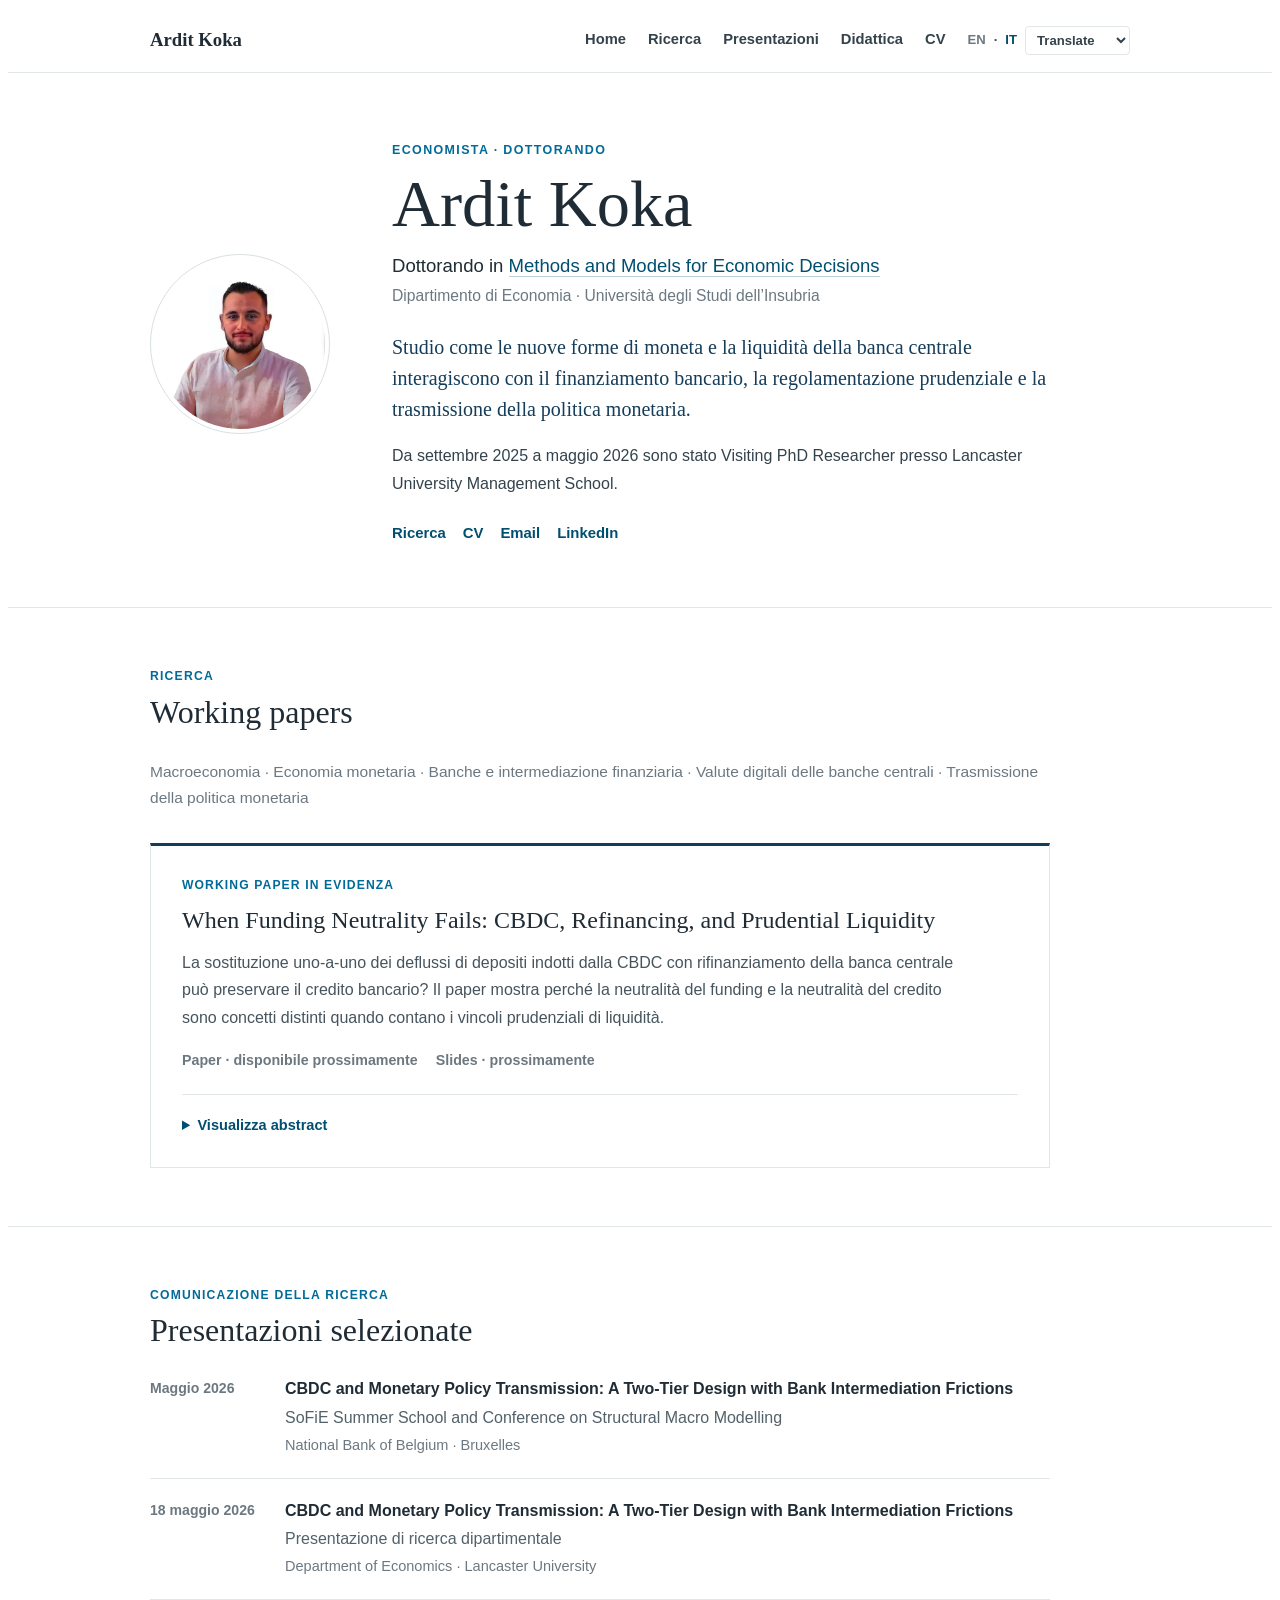
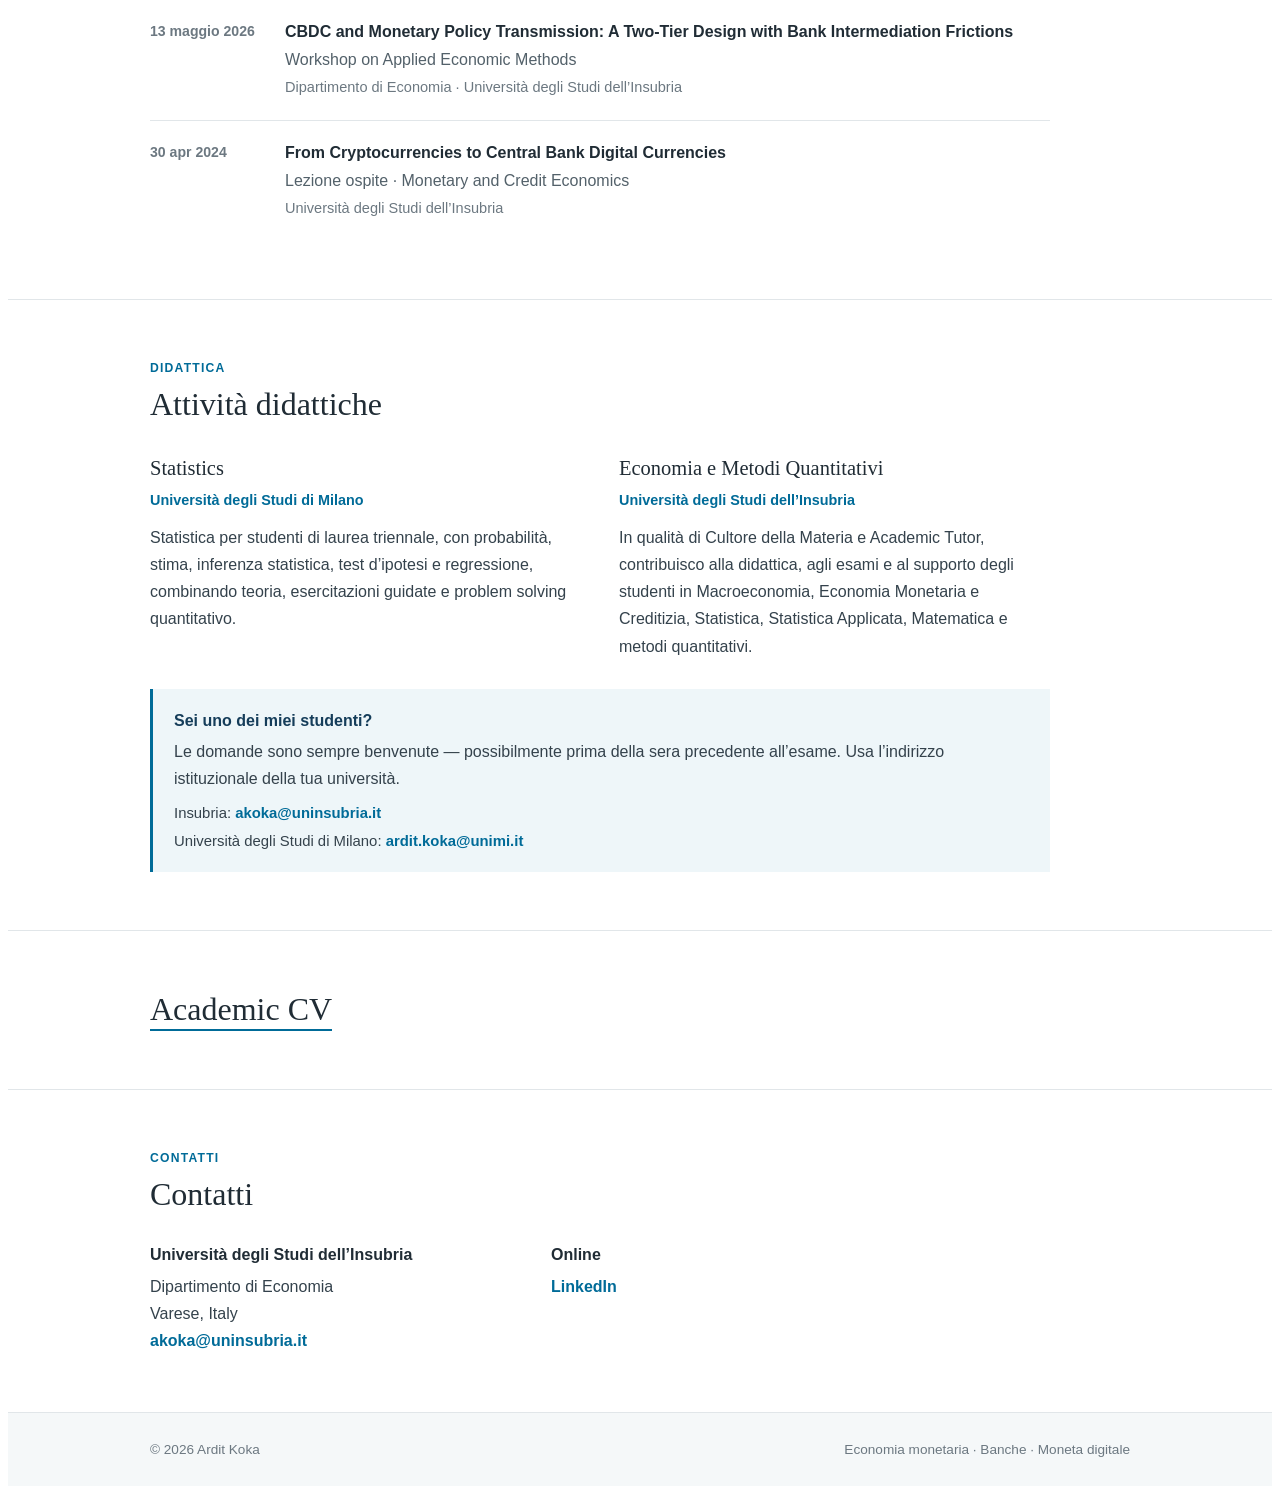
==== it/index.html @ 343e3ba6 "Add Italian version of academic website" ====
<html lang="it">
<head>
<meta charset="UTF-8">
<meta name="viewport" content="width=device-width, initial-scale=1.0">
<meta name="google-site-verification" content="0hJ8jug-XxHPrRFzH_mslLafvPpysxxd8O42VJ3PwuM">
<meta name="author" content="Ardit Koka">
<meta name="robots" content="index, follow">
<meta name="description" content="Ardit Koka è economista e dottorando presso l’Università degli Studi dell’Insubria. Ricerca in economia monetaria, banche, intermediazione finanziaria, CBDC e trasmissione della politica monetaria.">
<link rel="canonical" href="https://arditkoka.github.io/it/">
<link rel="alternate" hreflang="en" href="https://arditkoka.github.io/">
<link rel="alternate" hreflang="it" href="https://arditkoka.github.io/it/">
<link rel="alternate" hreflang="x-default" href="https://arditkoka.github.io/">
<meta property="og:title" content="Ardit Koka | Economista e Dottorando | Università degli Studi dell’Insubria">
<meta property="og:description" content="Ardit Koka è economista e dottorando presso l’Università degli Studi dell’Insubria. Ricerca in economia monetaria, banche, intermediazione finanziaria, CBDC e trasmissione della politica monetaria.">
<meta property="og:type" content="profile">
<meta property="og:url" content="https://arditkoka.github.io/it/">
<meta property="og:image" content="https://arditkoka.github.io/Photo.jpeg">
<title>Ardit Koka | Economista e Dottorando | Università degli Studi dell’Insubria</title>
<link rel="stylesheet" href="../style.css">
<script type="application/ld+json">{"@context":"https://schema.org","@type":"ProfilePage","url":"https://arditkoka.github.io/it/","inLanguage":"it","mainEntity":{"@type":"Person","name":"Ardit Koka","url":"https://arditkoka.github.io/","image":"https://arditkoka.github.io/Photo.jpeg","jobTitle":"PhD Candidate in Economics","affiliation":{"@type":"CollegeOrUniversity","name":"University of Insubria"},"sameAs":["https://it.linkedin.com/in/ardit-koka-7758941aa","https://www.lancaster.ac.uk/lums/people/ardit-koka"],"subjectOf":{"@type":"CreativeWork","name":"Ardit Koka Academic CV","url":"https://arditkoka.github.io/cv/Ardit_Koka_CV.pdf"}}}</script>
</head>
<body>
<div class="ak-site">
<nav class="ak-nav"><div class="ak-container ak-nav-inner"><a class="ak-nav-name" href="../#home">Ardit Koka</a><div class="ak-nav-right"><div class="ak-nav-links"><a href="../#home">Home</a><a href="#research">Ricerca</a><a href="#presentations">Presentazioni</a><a href="#teaching">Didattica</a><a href="../cv/Ardit_Koka_CV.pdf" target="_blank" rel="noopener noreferrer">CV</a></div><div class="ak-language"><a href="/" class="" lang="en">EN</a><span>·</span><a href="/it/" class="ak-active" lang="it">IT</a><select class="ak-language-select" aria-label="Translate this page" onchange="akTranslate(this.value, 'it')"><option value="">Translate</option><option value="sq">Shqip</option><option value="es">Español</option><option value="fr">Français</option><option value="de">Deutsch</option><option value="pt">Português</option><option value="el">Ελληνικά</option><option value="nl">Nederlands</option><option value="pl">Polski</option><option value="ro">Română</option><option value="tr">Türkçe</option></select></div></div></div></nav>
<header class="ak-intro" id="home"><div class="ak-container ak-intro-grid"><div><img class="ak-photo" src="../Photo.jpeg" alt="Ardit Koka"></div><div><div class="ak-kicker">Economista · Dottorando</div><h1 class="ak-name">Ardit Koka</h1><div class="ak-position">Dottorando in <a href="https://www.phd.eco.uninsubria.it/methods-and-models-for-economic-decisions/phd-students/" target="_blank" rel="noopener noreferrer">Methods and Models for Economic Decisions</a></div><div class="ak-affiliation">Dipartimento di Economia · Università degli Studi dell’Insubria</div><div class="ak-research-statement">Studio come le nuove forme di moneta e la liquidità della banca centrale interagiscono con il finanziamento bancario, la regolamentazione prudenziale e la trasmissione della politica monetaria.</div><div class="ak-visiting">Da settembre 2025 a maggio 2026 sono stato Visiting PhD Researcher presso Lancaster University Management School.</div><div class="ak-links"><a href="#research">Ricerca</a><a href="../cv/Ardit_Koka_CV.pdf" target="_blank" rel="noopener noreferrer">CV</a><a href="mailto:akoka@uninsubria.it">Email</a><a href="https://it.linkedin.com/in/ardit-koka-7758941aa" target="_blank" rel="noopener noreferrer">LinkedIn</a></div></div></div></header>
<main>
<section class="ak-section" id="research"><div class="ak-container"><div class="ak-section-head"><div class="ak-label">Ricerca</div><h2 class="ak-title">Working papers</h2></div><div class="ak-fields">Macroeconomia · Economia monetaria · Banche e intermediazione finanziaria · Valute digitali delle banche centrali · Trasmissione della politica monetaria</div><article class="ak-featured"><div class="ak-featured-label">Working paper in evidenza</div><h3 class="ak-paper-title">When Funding Neutrality Fails: CBDC, Refinancing, and Prudential Liquidity</h3><p class="ak-paper-note">La sostituzione uno-a-uno dei deflussi di depositi indotti dalla CBDC con rifinanziamento della banca centrale può preservare il credito bancario? Il paper mostra perché la neutralità del funding e la neutralità del credito sono concetti distinti quando contano i vincoli prudenziali di liquidità.</p><div class="ak-paper-links"><span>Paper · disponibile prossimamente</span><span>Slides · prossimamente</span></div><details class="ak-abstract-details"><summary>Visualizza abstract</summary><p class="ak-abstract">Questo lavoro studia se il rifinanziamento della banca centrale possa neutralizzare gli effetti sul credito bancario dello spostamento dei depositi causato da una CBDC retail con limite di detenzione e non remunerata. Sviluppo un modello New Keynesian non lineare con contante, depositi bancari, CBDC, rifinanziamento della banca centrale, attività liquide negoziabili e un requisito prudenziale di liquidità occasionalmente vincolante. Il rifinanziamento uno-a-uno ripristina esattamente la quantità di funding bancario, ma non preserva in generale il credito perché depositi e indebitamento presso la banca centrale hanno implicazioni diverse per la liquidità prudenziale. Il rapporto di rifinanziamento che minimizza la perdita di credito può quindi essere superiore, uguale o inferiore a uno-a-uno, a seconda della trasformazione netta di liquidità generata dal rifinanziamento e della persistenza dello stress di liquidità. Quantitativamente, il rifinanziamento uno-a-uno è quasi neutrale per il credito in presenza di stress di breve durata quando il rifinanziamento genera sufficiente liquidità prudenziale, ma rimane materialmente non neutrale quando lo stress persiste. Inoltre, il rapporto di rifinanziamento che stabilizza meglio il credito non coincide necessariamente con quello che massimizza il benessere. Sostituire la quantità di depositi spostata verso la CBDC non è quindi sufficiente a garantire equivalenza nell’intermediazione bancaria.</p></details></article></div></section>
<section class="ak-section" id="presentations"><div class="ak-container"><div class="ak-section-head"><div class="ak-label">Comunicazione della ricerca</div><h2 class="ak-title">Presentazioni selezionate</h2></div><div class="ak-presentations"><div class="ak-talk"><div class="ak-talk-date">Maggio 2026</div><div><div class="ak-talk-title">CBDC and Monetary Policy Transmission: A Two-Tier Design with Bank Intermediation Frictions</div><div class="ak-talk-event">SoFiE Summer School and Conference on Structural Macro Modelling</div><div class="ak-talk-place">National Bank of Belgium · Bruxelles</div></div></div><div class="ak-talk"><div class="ak-talk-date">18 maggio 2026</div><div><div class="ak-talk-title">CBDC and Monetary Policy Transmission: A Two-Tier Design with Bank Intermediation Frictions</div><div class="ak-talk-event">Presentazione di ricerca dipartimentale</div><div class="ak-talk-place">Department of Economics · Lancaster University</div></div></div><div class="ak-talk"><div class="ak-talk-date">13 maggio 2026</div><div><div class="ak-talk-title">CBDC and Monetary Policy Transmission: A Two-Tier Design with Bank Intermediation Frictions</div><div class="ak-talk-event">Workshop on Applied Economic Methods</div><div class="ak-talk-place">Dipartimento di Economia · Università degli Studi dell’Insubria</div></div></div><div class="ak-talk"><div class="ak-talk-date">30 apr 2024</div><div><div class="ak-talk-title">From Cryptocurrencies to Central Bank Digital Currencies</div><div class="ak-talk-event">Lezione ospite · Monetary and Credit Economics</div><div class="ak-talk-place">Università degli Studi dell’Insubria</div></div></div></div></div></section>
<section class="ak-section" id="teaching"><div class="ak-container"><div class="ak-section-head"><div class="ak-label">Didattica</div><h2 class="ak-title">Attività didattiche</h2></div><div class="ak-teaching"><div><h3>Statistics</h3><div class="ak-university">Università degli Studi di Milano</div><p>Statistica per studenti di laurea triennale, con probabilità, stima, inferenza statistica, test d’ipotesi e regressione, combinando teoria, esercitazioni guidate e problem solving quantitativo.</p></div><div><h3>Economia e Metodi Quantitativi</h3><div class="ak-university">Università degli Studi dell’Insubria</div><p>In qualità di Cultore della Materia e Academic Tutor, contribuisco alla didattica, agli esami e al supporto degli studenti in Macroeconomia, Economia Monetaria e Creditizia, Statistica, Statistica Applicata, Matematica e metodi quantitativi.</p></div></div><div class="ak-student-box"><div class="ak-student-title">Sei uno dei miei studenti?</div><p>Le domande sono sempre benvenute — possibilmente prima della sera precedente all’esame. Usa l’indirizzo istituzionale della tua università.</p><div class="ak-student-emails"><div>Insubria: <a href="mailto:akoka@uninsubria.it">akoka@uninsubria.it</a></div><div>Università degli Studi di Milano: <a href="mailto:ardit.koka@unimi.it">ardit.koka@unimi.it</a></div></div></div></div></section>
<section class="ak-section" id="cv"><div class="ak-container"><a class="ak-cv-title-link" href="../cv/Ardit_Koka_CV.pdf" target="_blank" rel="noopener noreferrer">Academic CV</a></div></section>
<section class="ak-section"><div class="ak-container"><div class="ak-section-head"><div class="ak-label">Contatti</div><h2 class="ak-title">Contatti</h2></div><div class="ak-contact"><div><div class="ak-contact-heading">Università degli Studi dell’Insubria</div>Dipartimento di Economia<br>Varese, Italy<br><a href="mailto:akoka@uninsubria.it">akoka@uninsubria.it</a></div><div><div class="ak-contact-heading">Online</div><a href="https://it.linkedin.com/in/ardit-koka-7758941aa" target="_blank" rel="noopener noreferrer">LinkedIn</a></div></div></div></section>
</main>
<footer class="ak-footer"><div class="ak-container ak-footer-inner"><div>© <span id="ak-year"></span> Ardit Koka</div><div>Economia monetaria · Banche · Moneta digitale</div></div></footer>
</div>
<script src="../translate.js"></script>
</body>
</html>
---- style.css ----
.ak-site{--navy:#153d5a;--blue:#006b98;--blue-dark:#004e70;--text:#34424c;--ink:#202c35;--muted:#6c7881;--line:#e1e6e9;--soft:#f5f8f9;--blue-soft:#eef6f9;--white:#fff;width:100%;color:var(--text);background:var(--white);font-family:-apple-system,BlinkMacSystemFont,"Segoe UI",Helvetica,Arial,sans-serif;font-size:16px;line-height:1.7}.ak-site,.ak-site *{box-sizing:border-box}.ak-site a{color:var(--blue)}.ak-container{width:calc(100% - 44px);max-width:980px;margin:0 auto}.ak-nav{position:sticky;top:0;z-index:1000;background:rgba(255,255,255,.97);border-bottom:1px solid var(--line)}.ak-nav-inner{min-height:64px;display:flex;align-items:center;justify-content:space-between;gap:24px}.ak-nav-name{color:var(--ink)!important;font-family:Georgia,"Times New Roman",serif;font-size:1.17rem;font-weight:600;text-decoration:none;white-space:nowrap}.ak-nav-right{display:flex;align-items:center;gap:22px}.ak-nav-links{display:flex;align-items:center;gap:22px}.ak-nav-links a{color:var(--text)!important;font-size:.92rem;font-weight:600;text-decoration:none;white-space:nowrap}.ak-nav-links a:hover{color:var(--blue)!important}.ak-language{display:flex;align-items:center;gap:8px;font-size:.82rem;font-weight:700;white-space:nowrap}.ak-language>a{color:var(--muted)!important;text-decoration:none}.ak-language>a.ak-active,.ak-language>a:hover{color:var(--blue-dark)!important}.ak-language-select{border:1px solid var(--line);background:#fff;color:var(--text);font:inherit;padding:5px 7px;border-radius:4px;cursor:pointer;max-width:105px}.ak-intro{padding:67px 0 60px;border-bottom:1px solid var(--line)}.ak-intro-grid{display:grid;grid-template-columns:190px minmax(0,1fr);gap:52px;align-items:center}.ak-photo{display:block;width:180px;height:180px;border-radius:50%;object-fit:cover;border:1px solid #d8e0e4;padding:4px;background:#fff}.ak-kicker{color:var(--blue);font-size:.78rem;font-weight:700;letter-spacing:.11em;text-transform:uppercase;margin-bottom:8px}.ak-name{margin:0;color:var(--ink);font-family:Georgia,"Times New Roman",serif;font-size:clamp(2.8rem,6vw,4.15rem);font-weight:500;line-height:1.05}.ak-position{margin-top:13px;color:var(--ink);font-size:1.16rem;line-height:1.5}.ak-position a{color:var(--blue-dark)!important;text-decoration:none;border-bottom:1px solid #b8d2df}.ak-position a:hover{color:var(--blue)!important;border-bottom-color:var(--blue)}.ak-affiliation{margin-top:3px;color:var(--muted);font-size:.98rem}.ak-research-statement{max-width:680px;margin-top:23px;font-family:Georgia,"Times New Roman",serif;color:var(--navy);font-size:1.25rem;line-height:1.55}.ak-visiting{margin-top:17px;max-width:680px;color:var(--text)}.ak-links{display:flex;flex-wrap:wrap;gap:17px;margin-top:24px}.ak-links a{color:var(--blue-dark)!important;font-size:.93rem;font-weight:650;text-decoration:none;border-bottom:1px solid transparent}.ak-links a:hover{border-bottom-color:var(--blue)}.ak-section{padding:58px 0;border-bottom:1px solid var(--line)}.ak-section-head{margin-bottom:27px}.ak-label{margin-bottom:5px;color:var(--blue);font-size:.76rem;font-weight:700;letter-spacing:.1em;text-transform:uppercase}.ak-title{margin:0;color:var(--ink);font-family:Georgia,"Times New Roman",serif;font-size:2rem;font-weight:500;line-height:1.25}.ak-fields{max-width:900px;margin-bottom:31px;color:var(--muted);font-size:.97rem}.ak-featured{max-width:900px;padding:29px 31px;border:1px solid var(--line);border-top:3px solid var(--navy);background:var(--white)}.ak-featured-label{margin-bottom:9px;color:var(--blue);font-size:.76rem;font-weight:700;letter-spacing:.09em;text-transform:uppercase}.ak-paper-title{margin:0;color:var(--ink);font-family:Georgia,"Times New Roman",serif;font-size:1.5rem;font-weight:500;line-height:1.38}.ak-paper-note{margin-top:12px;max-width:780px;color:#46545d}.ak-paper-links{display:flex;flex-wrap:wrap;gap:18px;margin-top:17px}.ak-paper-links span{color:var(--muted);font-size:.89rem;font-weight:650}.ak-abstract-details{margin-top:22px;padding-top:18px;border-top:1px solid var(--line)}.ak-abstract-details summary{width:fit-content;color:var(--blue-dark);cursor:pointer;font-size:.91rem;font-weight:700}.ak-abstract{max-width:810px;margin-top:15px;color:#46545d;text-align:justify}.ak-presentations{max-width:900px}.ak-talk{display:grid;grid-template-columns:112px minmax(0,1fr);gap:23px;padding:20px 0;border-bottom:1px solid var(--line)}.ak-talk:first-child{padding-top:0}.ak-talk:last-child{border-bottom:0}.ak-talk-date{color:var(--muted);font-size:.88rem;font-weight:600}.ak-talk-title{color:var(--ink);font-weight:650;line-height:1.45}.ak-talk-event{margin-top:3px;color:#53616a}.ak-talk-place{margin-top:2px;color:var(--muted);font-size:.91rem}.ak-teaching{display:grid;grid-template-columns:1fr 1fr;gap:38px;max-width:900px}.ak-teaching h3{margin:0;color:var(--ink);font-family:Georgia,"Times New Roman",serif;font-size:1.28rem;font-weight:500}.ak-university{margin-top:3px;margin-bottom:11px;color:var(--blue);font-size:.9rem;font-weight:650}.ak-teaching p{margin:0}.ak-student-box{max-width:900px;margin-top:29px;padding:18px 21px;background:var(--blue-soft);border-left:3px solid var(--blue)}.ak-student-title{color:var(--navy);font-weight:700}.ak-student-box p{margin:4px 0 9px}.ak-student-emails{font-size:.93rem}.ak-student-emails div+div{margin-top:2px}.ak-student-emails a{font-weight:650;text-decoration:none}.ak-cv-title-link{display:inline-block;color:var(--ink)!important;font-family:Georgia,"Times New Roman",serif;font-size:2rem;font-weight:500;line-height:1.25;text-decoration:none;border-bottom:2px solid var(--blue)}.ak-cv-title-link:hover{color:var(--blue-dark)!important}.ak-contact{display:grid;grid-template-columns:1fr 1fr;gap:42px;max-width:760px}.ak-contact-heading{margin-bottom:5px;color:var(--ink);font-weight:700}.ak-contact a{font-weight:650;text-decoration:none}.ak-footer{padding:25px 0;background:var(--soft);color:var(--muted);font-size:.85rem}.ak-footer-inner{display:flex;justify-content:space-between;gap:20px}@media(max-width:900px){.ak-nav-inner{align-items:flex-start;padding:10px 0;flex-direction:column;gap:8px}.ak-nav-right{width:100%;justify-content:space-between;gap:12px}.ak-nav-links{gap:14px;overflow-x:auto}.ak-nav-links a{font-size:.84rem}.ak-language{margin-left:auto}}@media(max-width:720px){.ak-container{width:calc(100% - 30px)}.ak-nav-name{display:none}.ak-nav-right{flex-direction:column;align-items:stretch}.ak-nav-links{width:100%;justify-content:space-between}.ak-language{margin-left:0;justify-content:flex-end}.ak-intro{padding:45px 0 42px}.ak-intro-grid{grid-template-columns:1fr;gap:26px;text-align:center}.ak-photo{width:145px;height:145px;margin:0 auto}.ak-research-statement,.ak-visiting{margin-left:auto;margin-right:auto}.ak-links{justify-content:center}.ak-section{padding:45px 0}.ak-featured{padding:23px 21px}.ak-abstract{text-align:left}.ak-talk{grid-template-columns:1fr;gap:3px}.ak-teaching{grid-template-columns:1fr;gap:28px}.ak-contact{grid-template-columns:1fr;gap:23px}.ak-footer-inner{flex-direction:column;gap:3px;text-align:center}}
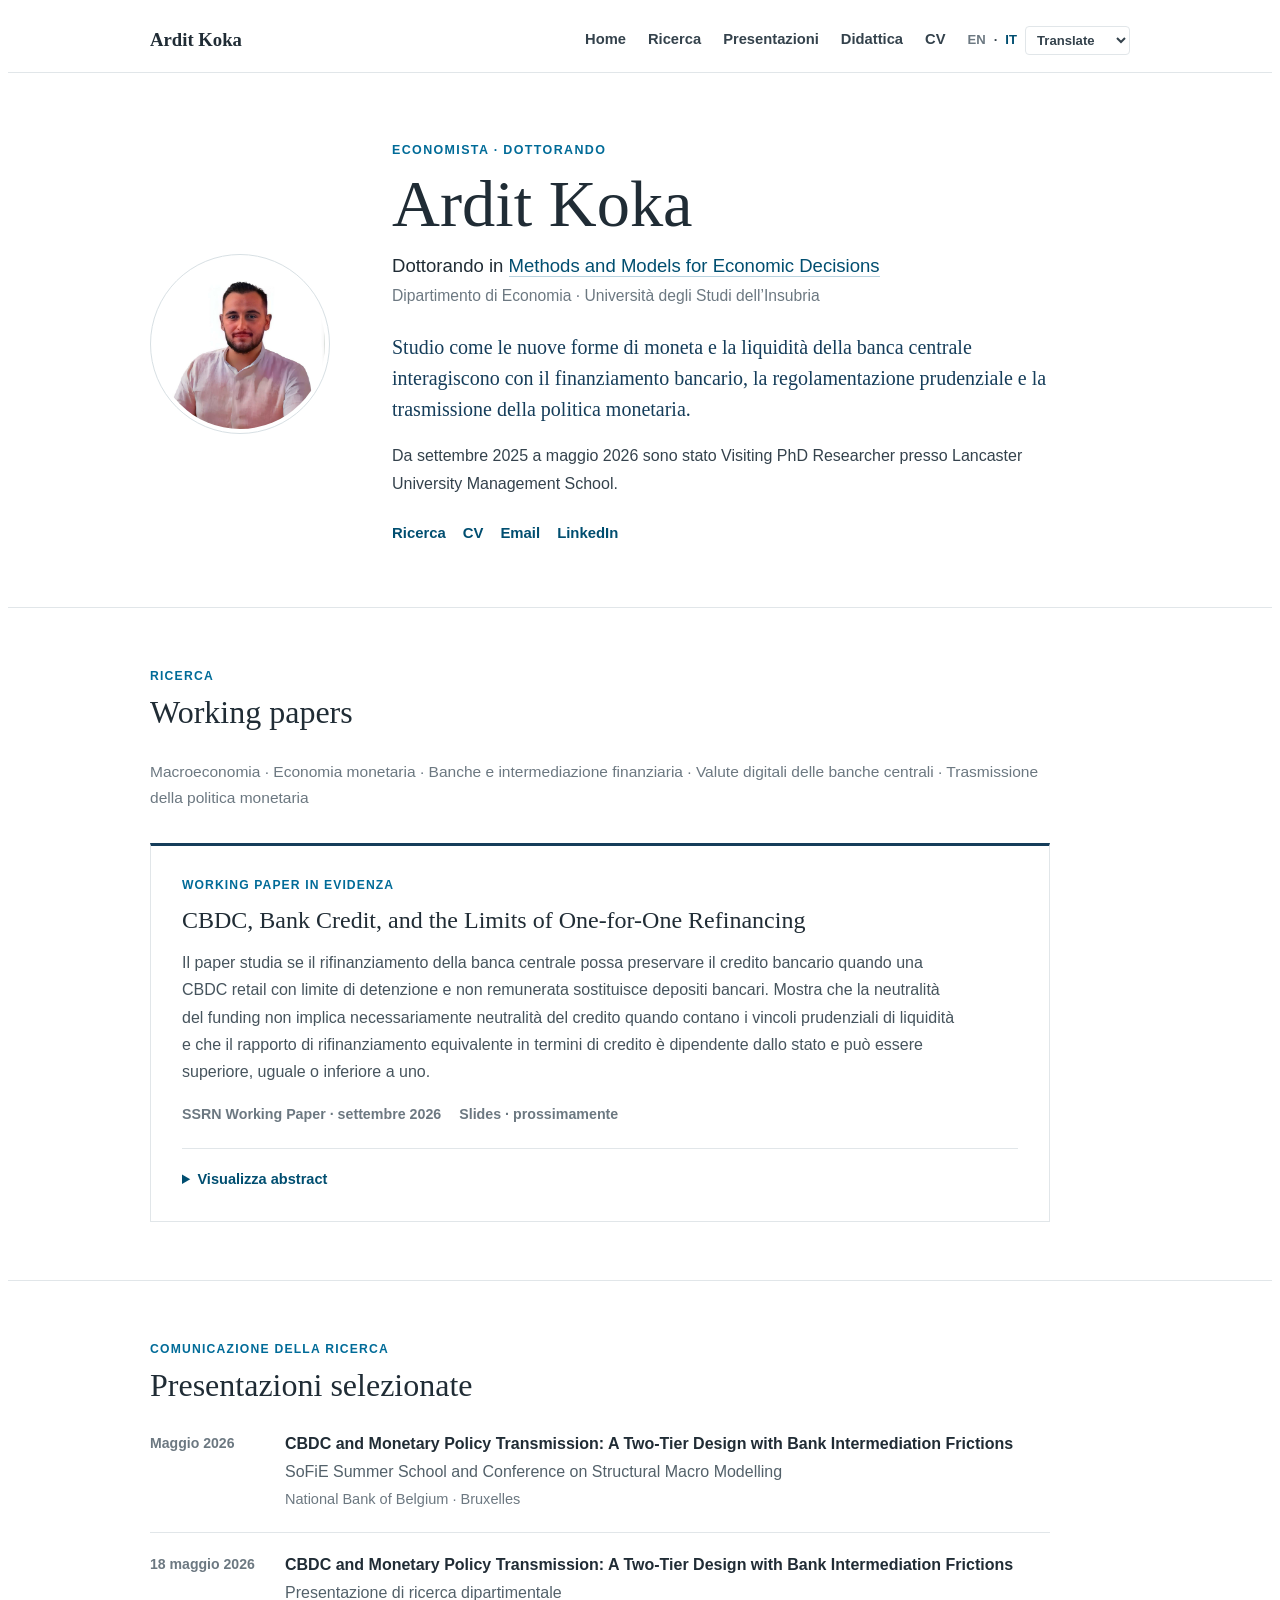
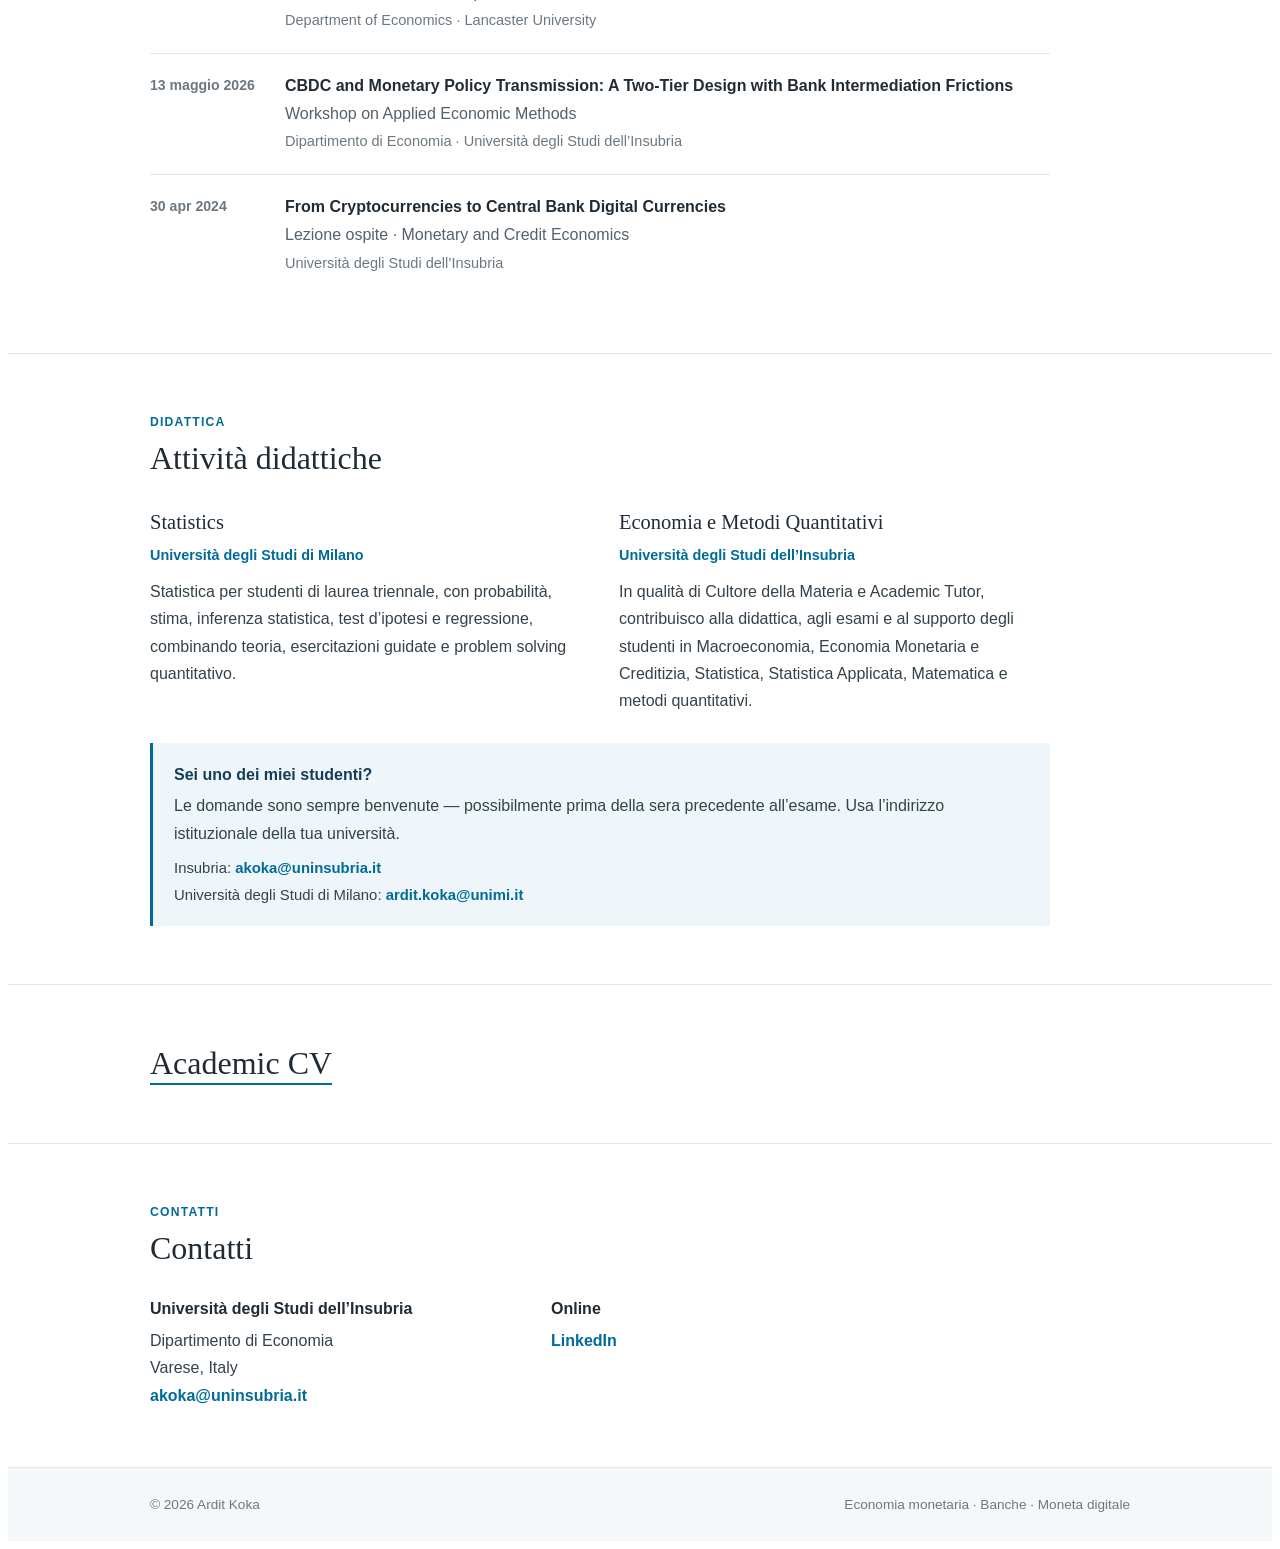
==== commit 117719b9: "Aggiorna working paper con stato SSRN" ====
--- a/it/index.html
+++ b/it/index.html
@@ -24,7 +24,7 @@
 <nav class="ak-nav"><div class="ak-container ak-nav-inner"><a class="ak-nav-name" href="../#home">Ardit Koka</a><div class="ak-nav-right"><div class="ak-nav-links"><a href="../#home">Home</a><a href="#research">Ricerca</a><a href="#presentations">Presentazioni</a><a href="#teaching">Didattica</a><a href="../cv/Ardit_Koka_CV.pdf" target="_blank" rel="noopener noreferrer">CV</a></div><div class="ak-language"><a href="/" class="" lang="en">EN</a><span>·</span><a href="/it/" class="ak-active" lang="it">IT</a><select class="ak-language-select" aria-label="Translate this page" onchange="akTranslate(this.value, 'it')"><option value="">Translate</option><option value="sq">Shqip</option><option value="es">Español</option><option value="fr">Français</option><option value="de">Deutsch</option><option value="pt">Português</option><option value="el">Ελληνικά</option><option value="nl">Nederlands</option><option value="pl">Polski</option><option value="ro">Română</option><option value="tr">Türkçe</option></select></div></div></div></nav>
 <header class="ak-intro" id="home"><div class="ak-container ak-intro-grid"><div><img class="ak-photo" src="../Photo.jpeg" alt="Ardit Koka"></div><div><div class="ak-kicker">Economista · Dottorando</div><h1 class="ak-name">Ardit Koka</h1><div class="ak-position">Dottorando in <a href="https://www.phd.eco.uninsubria.it/methods-and-models-for-economic-decisions/phd-students/" target="_blank" rel="noopener noreferrer">Methods and Models for Economic Decisions</a></div><div class="ak-affiliation">Dipartimento di Economia · Università degli Studi dell’Insubria</div><div class="ak-research-statement">Studio come le nuove forme di moneta e la liquidità della banca centrale interagiscono con il finanziamento bancario, la regolamentazione prudenziale e la trasmissione della politica monetaria.</div><div class="ak-visiting">Da settembre 2025 a maggio 2026 sono stato Visiting PhD Researcher presso Lancaster University Management School.</div><div class="ak-links"><a href="#research">Ricerca</a><a href="../cv/Ardit_Koka_CV.pdf" target="_blank" rel="noopener noreferrer">CV</a><a href="mailto:akoka@uninsubria.it">Email</a><a href="https://it.linkedin.com/in/ardit-koka-7758941aa" target="_blank" rel="noopener noreferrer">LinkedIn</a></div></div></div></header>
 <main>
-<section class="ak-section" id="research"><div class="ak-container"><div class="ak-section-head"><div class="ak-label">Ricerca</div><h2 class="ak-title">Working papers</h2></div><div class="ak-fields">Macroeconomia · Economia monetaria · Banche e intermediazione finanziaria · Valute digitali delle banche centrali · Trasmissione della politica monetaria</div><article class="ak-featured"><div class="ak-featured-label">Working paper in evidenza</div><h3 class="ak-paper-title">When Funding Neutrality Fails: CBDC, Refinancing, and Prudential Liquidity</h3><p class="ak-paper-note">La sostituzione uno-a-uno dei deflussi di depositi indotti dalla CBDC con rifinanziamento della banca centrale può preservare il credito bancario? Il paper mostra perché la neutralità del funding e la neutralità del credito sono concetti distinti quando contano i vincoli prudenziali di liquidità.</p><div class="ak-paper-links"><span>Paper · disponibile prossimamente</span><span>Slides · prossimamente</span></div><details class="ak-abstract-details"><summary>Visualizza abstract</summary><p class="ak-abstract">Questo lavoro studia se il rifinanziamento della banca centrale possa neutralizzare gli effetti sul credito bancario dello spostamento dei depositi causato da una CBDC retail con limite di detenzione e non remunerata. Sviluppo un modello New Keynesian non lineare con contante, depositi bancari, CBDC, rifinanziamento della banca centrale, attività liquide negoziabili e un requisito prudenziale di liquidità occasionalmente vincolante. Il rifinanziamento uno-a-uno ripristina esattamente la quantità di funding bancario, ma non preserva in generale il credito perché depositi e indebitamento presso la banca centrale hanno implicazioni diverse per la liquidità prudenziale. Il rapporto di rifinanziamento che minimizza la perdita di credito può quindi essere superiore, uguale o inferiore a uno-a-uno, a seconda della trasformazione netta di liquidità generata dal rifinanziamento e della persistenza dello stress di liquidità. Quantitativamente, il rifinanziamento uno-a-uno è quasi neutrale per il credito in presenza di stress di breve durata quando il rifinanziamento genera sufficiente liquidità prudenziale, ma rimane materialmente non neutrale quando lo stress persiste. Inoltre, il rapporto di rifinanziamento che stabilizza meglio il credito non coincide necessariamente con quello che massimizza il benessere. Sostituire la quantità di depositi spostata verso la CBDC non è quindi sufficiente a garantire equivalenza nell’intermediazione bancaria.</p></details></article></div></section>
+<section class="ak-section" id="research"><div class="ak-container"><div class="ak-section-head"><div class="ak-label">Ricerca</div><h2 class="ak-title">Working papers</h2></div><div class="ak-fields">Macroeconomia · Economia monetaria · Banche e intermediazione finanziaria · Valute digitali delle banche centrali · Trasmissione della politica monetaria</div><article class="ak-featured"><div class="ak-featured-label">Working paper in evidenza</div><h3 class="ak-paper-title">CBDC, Bank Credit, and the Limits of One-for-One Refinancing</h3><p class="ak-paper-note">Il paper studia se il rifinanziamento della banca centrale possa preservare il credito bancario quando una CBDC retail con limite di detenzione e non remunerata sostituisce depositi bancari. Mostra che la neutralità del funding non implica necessariamente neutralità del credito quando contano i vincoli prudenziali di liquidità e che il rapporto di rifinanziamento equivalente in termini di credito è dipendente dallo stato e può essere superiore, uguale o inferiore a uno.</p><div class="ak-paper-links"><span>SSRN Working Paper · settembre 2026</span><span>Slides · prossimamente</span></div><details class="ak-abstract-details"><summary>Visualizza abstract</summary><p class="ak-abstract">Questo lavoro studia se il rifinanziamento della banca centrale possa neutralizzare gli effetti sul credito bancario dello spostamento dei depositi causato da una CBDC retail con limite di detenzione e non remunerata. Sviluppo un modello New Keynesian non lineare con contante, depositi bancari, CBDC, rifinanziamento della banca centrale, attività liquide negoziabili e un requisito prudenziale di liquidità occasionalmente vincolante. Il rifinanziamento uno-a-uno ripristina esattamente la quantità di funding bancario, ma non preserva in generale il credito perché depositi e indebitamento presso la banca centrale hanno implicazioni diverse per la liquidità prudenziale. Il rapporto di rifinanziamento che minimizza la perdita di credito può quindi essere superiore, uguale o inferiore a uno-a-uno, a seconda della trasformazione netta di liquidità generata dal rifinanziamento e della persistenza dello stress di liquidità. Quantitativamente, il rifinanziamento uno-a-uno è quasi neutrale per il credito in presenza di stress di breve durata quando il rifinanziamento genera sufficiente liquidità prudenziale, ma rimane materialmente non neutrale quando lo stress persiste. Inoltre, il rapporto di rifinanziamento che stabilizza meglio il credito non coincide necessariamente con quello che massimizza il benessere. Sostituire la quantità di depositi spostata verso la CBDC non è quindi sufficiente a garantire equivalenza nell’intermediazione bancaria.</p></details></article></div></section>
 <section class="ak-section" id="presentations"><div class="ak-container"><div class="ak-section-head"><div class="ak-label">Comunicazione della ricerca</div><h2 class="ak-title">Presentazioni selezionate</h2></div><div class="ak-presentations"><div class="ak-talk"><div class="ak-talk-date">Maggio 2026</div><div><div class="ak-talk-title">CBDC and Monetary Policy Transmission: A Two-Tier Design with Bank Intermediation Frictions</div><div class="ak-talk-event">SoFiE Summer School and Conference on Structural Macro Modelling</div><div class="ak-talk-place">National Bank of Belgium · Bruxelles</div></div></div><div class="ak-talk"><div class="ak-talk-date">18 maggio 2026</div><div><div class="ak-talk-title">CBDC and Monetary Policy Transmission: A Two-Tier Design with Bank Intermediation Frictions</div><div class="ak-talk-event">Presentazione di ricerca dipartimentale</div><div class="ak-talk-place">Department of Economics · Lancaster University</div></div></div><div class="ak-talk"><div class="ak-talk-date">13 maggio 2026</div><div><div class="ak-talk-title">CBDC and Monetary Policy Transmission: A Two-Tier Design with Bank Intermediation Frictions</div><div class="ak-talk-event">Workshop on Applied Economic Methods</div><div class="ak-talk-place">Dipartimento di Economia · Università degli Studi dell’Insubria</div></div></div><div class="ak-talk"><div class="ak-talk-date">30 apr 2024</div><div><div class="ak-talk-title">From Cryptocurrencies to Central Bank Digital Currencies</div><div class="ak-talk-event">Lezione ospite · Monetary and Credit Economics</div><div class="ak-talk-place">Università degli Studi dell’Insubria</div></div></div></div></div></section>
 <section class="ak-section" id="teaching"><div class="ak-container"><div class="ak-section-head"><div class="ak-label">Didattica</div><h2 class="ak-title">Attività didattiche</h2></div><div class="ak-teaching"><div><h3>Statistics</h3><div class="ak-university">Università degli Studi di Milano</div><p>Statistica per studenti di laurea triennale, con probabilità, stima, inferenza statistica, test d’ipotesi e regressione, combinando teoria, esercitazioni guidate e problem solving quantitativo.</p></div><div><h3>Economia e Metodi Quantitativi</h3><div class="ak-university">Università degli Studi dell’Insubria</div><p>In qualità di Cultore della Materia e Academic Tutor, contribuisco alla didattica, agli esami e al supporto degli studenti in Macroeconomia, Economia Monetaria e Creditizia, Statistica, Statistica Applicata, Matematica e metodi quantitativi.</p></div></div><div class="ak-student-box"><div class="ak-student-title">Sei uno dei miei studenti?</div><p>Le domande sono sempre benvenute — possibilmente prima della sera precedente all’esame. Usa l’indirizzo istituzionale della tua università.</p><div class="ak-student-emails"><div>Insubria: <a href="mailto:akoka@uninsubria.it">akoka@uninsubria.it</a></div><div>Università degli Studi di Milano: <a href="mailto:ardit.koka@unimi.it">ardit.koka@unimi.it</a></div></div></div></div></section>
 <section class="ak-section" id="cv"><div class="ak-container"><a class="ak-cv-title-link" href="../cv/Ardit_Koka_CV.pdf" target="_blank" rel="noopener noreferrer">Academic CV</a></div></section>
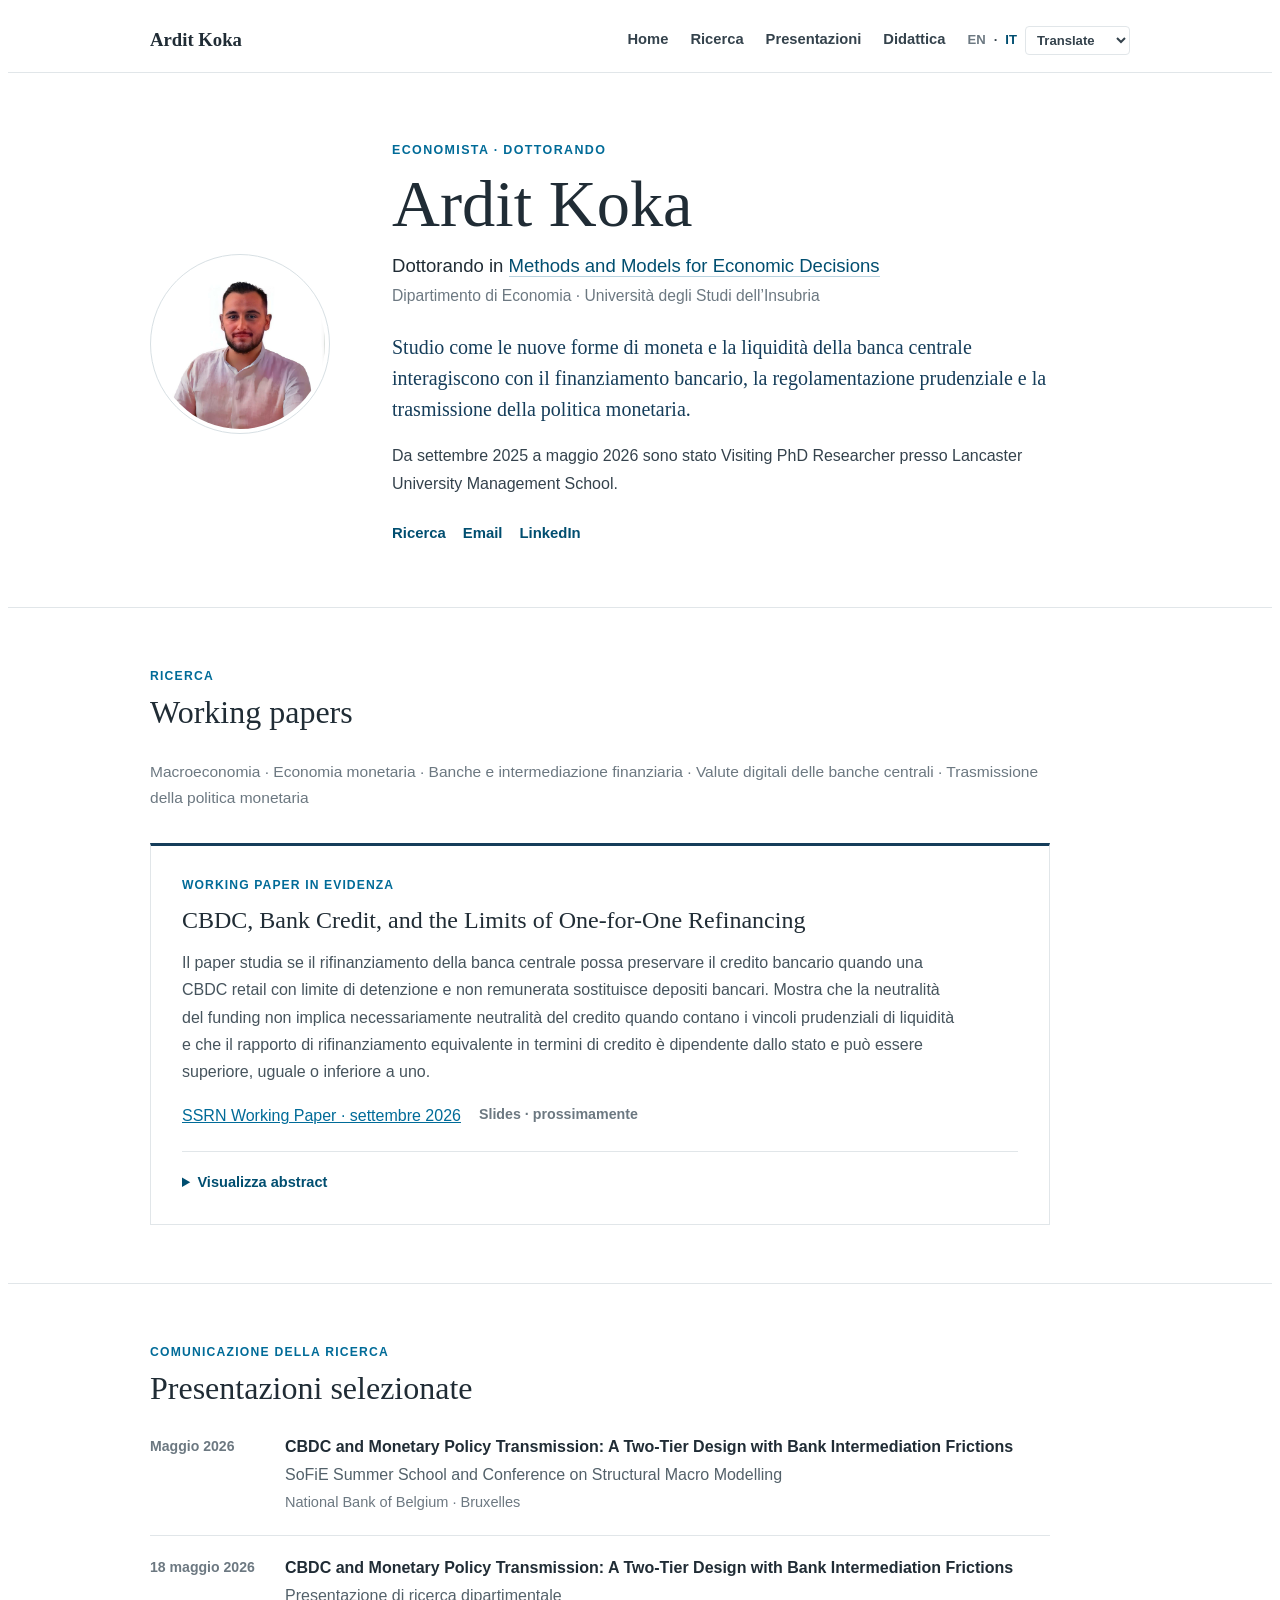
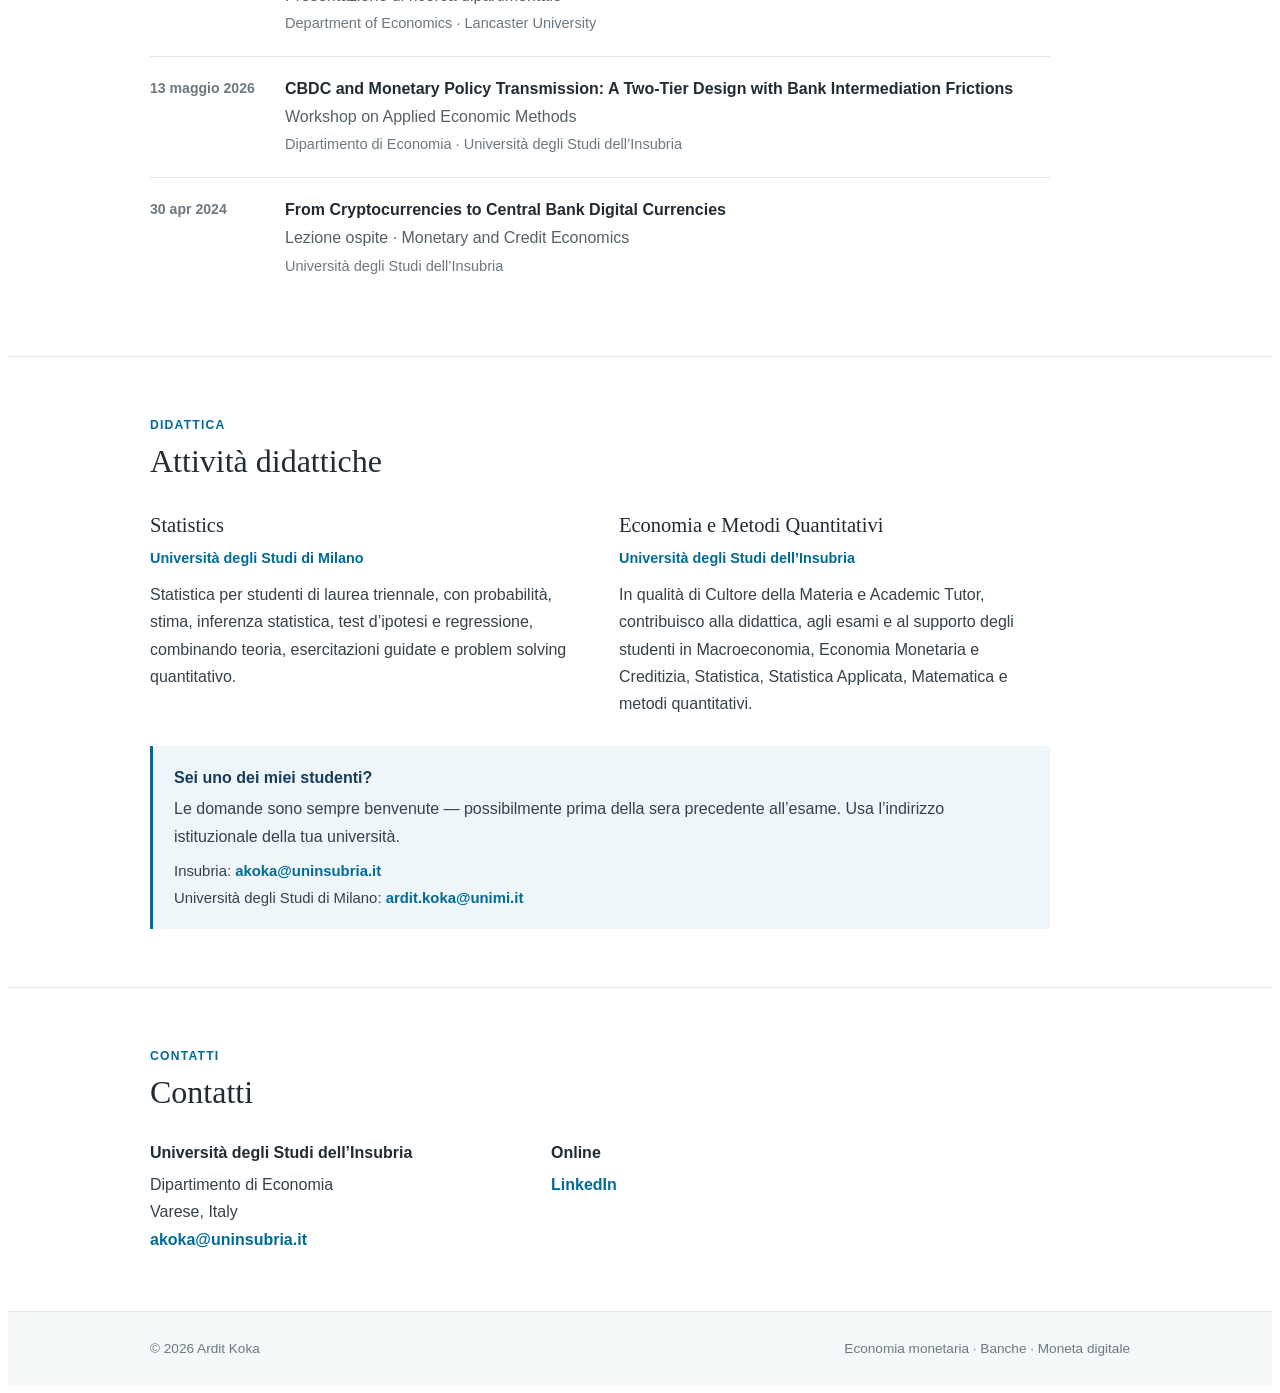
==== commit 3fe72916: "Collega SSRN e nasconde il CV dal sito" ====
--- a/it/index.html
+++ b/it/index.html
@@ -17,17 +17,16 @@
 <meta property="og:image" content="https://arditkoka.github.io/Photo.jpeg">
 <title>Ardit Koka | Economista e Dottorando | Università degli Studi dell’Insubria</title>
 <link rel="stylesheet" href="../style.css">
-<script type="application/ld+json">{"@context":"https://schema.org","@type":"ProfilePage","url":"https://arditkoka.github.io/it/","inLanguage":"it","mainEntity":{"@type":"Person","name":"Ardit Koka","url":"https://arditkoka.github.io/","image":"https://arditkoka.github.io/Photo.jpeg","jobTitle":"PhD Candidate in Economics","affiliation":{"@type":"CollegeOrUniversity","name":"University of Insubria"},"sameAs":["https://it.linkedin.com/in/ardit-koka-7758941aa","https://www.lancaster.ac.uk/lums/people/ardit-koka"],"subjectOf":{"@type":"CreativeWork","name":"Ardit Koka Academic CV","url":"https://arditkoka.github.io/cv/Ardit_Koka_CV.pdf"}}}</script>
+<script type="application/ld+json">{"@context":"https://schema.org","@type":"ProfilePage","url":"https://arditkoka.github.io/it/","inLanguage":"it","mainEntity":{"@type":"Person","name":"Ardit Koka","url":"https://arditkoka.github.io/","image":"https://arditkoka.github.io/Photo.jpeg","jobTitle":"PhD Candidate in Economics","affiliation":{"@type":"CollegeOrUniversity","name":"University of Insubria"},"sameAs":["https://it.linkedin.com/in/ardit-koka-7758941aa","https://www.lancaster.ac.uk/lums/people/ardit-koka"]}}</script>
 </head>
 <body>
 <div class="ak-site">
-<nav class="ak-nav"><div class="ak-container ak-nav-inner"><a class="ak-nav-name" href="../#home">Ardit Koka</a><div class="ak-nav-right"><div class="ak-nav-links"><a href="../#home">Home</a><a href="#research">Ricerca</a><a href="#presentations">Presentazioni</a><a href="#teaching">Didattica</a><a href="../cv/Ardit_Koka_CV.pdf" target="_blank" rel="noopener noreferrer">CV</a></div><div class="ak-language"><a href="/" class="" lang="en">EN</a><span>·</span><a href="/it/" class="ak-active" lang="it">IT</a><select class="ak-language-select" aria-label="Translate this page" onchange="akTranslate(this.value, 'it')"><option value="">Translate</option><option value="sq">Shqip</option><option value="es">Español</option><option value="fr">Français</option><option value="de">Deutsch</option><option value="pt">Português</option><option value="el">Ελληνικά</option><option value="nl">Nederlands</option><option value="pl">Polski</option><option value="ro">Română</option><option value="tr">Türkçe</option></select></div></div></div></nav>
-<header class="ak-intro" id="home"><div class="ak-container ak-intro-grid"><div><img class="ak-photo" src="../Photo.jpeg" alt="Ardit Koka"></div><div><div class="ak-kicker">Economista · Dottorando</div><h1 class="ak-name">Ardit Koka</h1><div class="ak-position">Dottorando in <a href="https://www.phd.eco.uninsubria.it/methods-and-models-for-economic-decisions/phd-students/" target="_blank" rel="noopener noreferrer">Methods and Models for Economic Decisions</a></div><div class="ak-affiliation">Dipartimento di Economia · Università degli Studi dell’Insubria</div><div class="ak-research-statement">Studio come le nuove forme di moneta e la liquidità della banca centrale interagiscono con il finanziamento bancario, la regolamentazione prudenziale e la trasmissione della politica monetaria.</div><div class="ak-visiting">Da settembre 2025 a maggio 2026 sono stato Visiting PhD Researcher presso Lancaster University Management School.</div><div class="ak-links"><a href="#research">Ricerca</a><a href="../cv/Ardit_Koka_CV.pdf" target="_blank" rel="noopener noreferrer">CV</a><a href="mailto:akoka@uninsubria.it">Email</a><a href="https://it.linkedin.com/in/ardit-koka-7758941aa" target="_blank" rel="noopener noreferrer">LinkedIn</a></div></div></div></header>
+<nav class="ak-nav"><div class="ak-container ak-nav-inner"><a class="ak-nav-name" href="../#home">Ardit Koka</a><div class="ak-nav-right"><div class="ak-nav-links"><a href="../#home">Home</a><a href="#research">Ricerca</a><a href="#presentations">Presentazioni</a><a href="#teaching">Didattica</a></div><div class="ak-language"><a href="/" class="" lang="en">EN</a><span>·</span><a href="/it/" class="ak-active" lang="it">IT</a><select class="ak-language-select" aria-label="Translate this page" onchange="akTranslate(this.value, 'it')"><option value="">Translate</option><option value="sq">Shqip</option><option value="es">Español</option><option value="fr">Français</option><option value="de">Deutsch</option><option value="pt">Português</option><option value="el">Ελληνικά</option><option value="nl">Nederlands</option><option value="pl">Polski</option><option value="ro">Română</option><option value="tr">Türkçe</option></select></div></div></div></nav>
+<header class="ak-intro" id="home"><div class="ak-container ak-intro-grid"><div><img class="ak-photo" src="../Photo.jpeg" alt="Ardit Koka"></div><div><div class="ak-kicker">Economista · Dottorando</div><h1 class="ak-name">Ardit Koka</h1><div class="ak-position">Dottorando in <a href="https://www.phd.eco.uninsubria.it/methods-and-models-for-economic-decisions/phd-students/" target="_blank" rel="noopener noreferrer">Methods and Models for Economic Decisions</a></div><div class="ak-affiliation">Dipartimento di Economia · Università degli Studi dell’Insubria</div><div class="ak-research-statement">Studio come le nuove forme di moneta e la liquidità della banca centrale interagiscono con il finanziamento bancario, la regolamentazione prudenziale e la trasmissione della politica monetaria.</div><div class="ak-visiting">Da settembre 2025 a maggio 2026 sono stato Visiting PhD Researcher presso Lancaster University Management School.</div><div class="ak-links"><a href="#research">Ricerca</a><a href="mailto:akoka@uninsubria.it">Email</a><a href="https://it.linkedin.com/in/ardit-koka-7758941aa" target="_blank" rel="noopener noreferrer">LinkedIn</a></div></div></div></header>
 <main>
-<section class="ak-section" id="research"><div class="ak-container"><div class="ak-section-head"><div class="ak-label">Ricerca</div><h2 class="ak-title">Working papers</h2></div><div class="ak-fields">Macroeconomia · Economia monetaria · Banche e intermediazione finanziaria · Valute digitali delle banche centrali · Trasmissione della politica monetaria</div><article class="ak-featured"><div class="ak-featured-label">Working paper in evidenza</div><h3 class="ak-paper-title">CBDC, Bank Credit, and the Limits of One-for-One Refinancing</h3><p class="ak-paper-note">Il paper studia se il rifinanziamento della banca centrale possa preservare il credito bancario quando una CBDC retail con limite di detenzione e non remunerata sostituisce depositi bancari. Mostra che la neutralità del funding non implica necessariamente neutralità del credito quando contano i vincoli prudenziali di liquidità e che il rapporto di rifinanziamento equivalente in termini di credito è dipendente dallo stato e può essere superiore, uguale o inferiore a uno.</p><div class="ak-paper-links"><span>SSRN Working Paper · settembre 2026</span><span>Slides · prossimamente</span></div><details class="ak-abstract-details"><summary>Visualizza abstract</summary><p class="ak-abstract">Questo lavoro studia se il rifinanziamento della banca centrale possa neutralizzare gli effetti sul credito bancario dello spostamento dei depositi causato da una CBDC retail con limite di detenzione e non remunerata. Sviluppo un modello New Keynesian non lineare con contante, depositi bancari, CBDC, rifinanziamento della banca centrale, attività liquide negoziabili e un requisito prudenziale di liquidità occasionalmente vincolante. Il rifinanziamento uno-a-uno ripristina esattamente la quantità di funding bancario, ma non preserva in generale il credito perché depositi e indebitamento presso la banca centrale hanno implicazioni diverse per la liquidità prudenziale. Il rapporto di rifinanziamento che minimizza la perdita di credito può quindi essere superiore, uguale o inferiore a uno-a-uno, a seconda della trasformazione netta di liquidità generata dal rifinanziamento e della persistenza dello stress di liquidità. Quantitativamente, il rifinanziamento uno-a-uno è quasi neutrale per il credito in presenza di stress di breve durata quando il rifinanziamento genera sufficiente liquidità prudenziale, ma rimane materialmente non neutrale quando lo stress persiste. Inoltre, il rapporto di rifinanziamento che stabilizza meglio il credito non coincide necessariamente con quello che massimizza il benessere. Sostituire la quantità di depositi spostata verso la CBDC non è quindi sufficiente a garantire equivalenza nell’intermediazione bancaria.</p></details></article></div></section>
+<section class="ak-section" id="research"><div class="ak-container"><div class="ak-section-head"><div class="ak-label">Ricerca</div><h2 class="ak-title">Working papers</h2></div><div class="ak-fields">Macroeconomia · Economia monetaria · Banche e intermediazione finanziaria · Valute digitali delle banche centrali · Trasmissione della politica monetaria</div><article class="ak-featured"><div class="ak-featured-label">Working paper in evidenza</div><h3 class="ak-paper-title">CBDC, Bank Credit, and the Limits of One-for-One Refinancing</h3><p class="ak-paper-note">Il paper studia se il rifinanziamento della banca centrale possa preservare il credito bancario quando una CBDC retail con limite di detenzione e non remunerata sostituisce depositi bancari. Mostra che la neutralità del funding non implica necessariamente neutralità del credito quando contano i vincoli prudenziali di liquidità e che il rapporto di rifinanziamento equivalente in termini di credito è dipendente dallo stato e può essere superiore, uguale o inferiore a uno.</p><div class="ak-paper-links"><a href="https://papers.ssrn.com/sol3/papers.cfm?abstract_id=7430418" target="_blank" rel="noopener noreferrer">SSRN Working Paper · settembre 2026</a><span>Slides · prossimamente</span></div><details class="ak-abstract-details"><summary>Visualizza abstract</summary><p class="ak-abstract">Questo lavoro studia se il rifinanziamento della banca centrale possa neutralizzare gli effetti sul credito bancario dello spostamento dei depositi causato da una CBDC retail con limite di detenzione e non remunerata. Sviluppo un modello New Keynesian non lineare con contante, depositi bancari, CBDC, rifinanziamento della banca centrale, attività liquide negoziabili e un requisito prudenziale di liquidità occasionalmente vincolante. Il rifinanziamento uno-a-uno ripristina esattamente la quantità di funding bancario, ma non preserva in generale il credito perché depositi e indebitamento presso la banca centrale hanno implicazioni diverse per la liquidità prudenziale. Il rapporto di rifinanziamento che minimizza la perdita di credito può quindi essere superiore, uguale o inferiore a uno-a-uno, a seconda della trasformazione netta di liquidità generata dal rifinanziamento e della persistenza dello stress di liquidità. Quantitativamente, il rifinanziamento uno-a-uno è quasi neutrale per il credito in presenza di stress di breve durata quando il rifinanziamento genera sufficiente liquidità prudenziale, ma rimane materialmente non neutrale quando lo stress persiste. Inoltre, il rapporto di rifinanziamento che stabilizza meglio il credito non coincide necessariamente con quello che massimizza il benessere. Sostituire la quantità di depositi spostata verso la CBDC non è quindi sufficiente a garantire equivalenza nell’intermediazione bancaria.</p></details></article></div></section>
 <section class="ak-section" id="presentations"><div class="ak-container"><div class="ak-section-head"><div class="ak-label">Comunicazione della ricerca</div><h2 class="ak-title">Presentazioni selezionate</h2></div><div class="ak-presentations"><div class="ak-talk"><div class="ak-talk-date">Maggio 2026</div><div><div class="ak-talk-title">CBDC and Monetary Policy Transmission: A Two-Tier Design with Bank Intermediation Frictions</div><div class="ak-talk-event">SoFiE Summer School and Conference on Structural Macro Modelling</div><div class="ak-talk-place">National Bank of Belgium · Bruxelles</div></div></div><div class="ak-talk"><div class="ak-talk-date">18 maggio 2026</div><div><div class="ak-talk-title">CBDC and Monetary Policy Transmission: A Two-Tier Design with Bank Intermediation Frictions</div><div class="ak-talk-event">Presentazione di ricerca dipartimentale</div><div class="ak-talk-place">Department of Economics · Lancaster University</div></div></div><div class="ak-talk"><div class="ak-talk-date">13 maggio 2026</div><div><div class="ak-talk-title">CBDC and Monetary Policy Transmission: A Two-Tier Design with Bank Intermediation Frictions</div><div class="ak-talk-event">Workshop on Applied Economic Methods</div><div class="ak-talk-place">Dipartimento di Economia · Università degli Studi dell’Insubria</div></div></div><div class="ak-talk"><div class="ak-talk-date">30 apr 2024</div><div><div class="ak-talk-title">From Cryptocurrencies to Central Bank Digital Currencies</div><div class="ak-talk-event">Lezione ospite · Monetary and Credit Economics</div><div class="ak-talk-place">Università degli Studi dell’Insubria</div></div></div></div></div></section>
 <section class="ak-section" id="teaching"><div class="ak-container"><div class="ak-section-head"><div class="ak-label">Didattica</div><h2 class="ak-title">Attività didattiche</h2></div><div class="ak-teaching"><div><h3>Statistics</h3><div class="ak-university">Università degli Studi di Milano</div><p>Statistica per studenti di laurea triennale, con probabilità, stima, inferenza statistica, test d’ipotesi e regressione, combinando teoria, esercitazioni guidate e problem solving quantitativo.</p></div><div><h3>Economia e Metodi Quantitativi</h3><div class="ak-university">Università degli Studi dell’Insubria</div><p>In qualità di Cultore della Materia e Academic Tutor, contribuisco alla didattica, agli esami e al supporto degli studenti in Macroeconomia, Economia Monetaria e Creditizia, Statistica, Statistica Applicata, Matematica e metodi quantitativi.</p></div></div><div class="ak-student-box"><div class="ak-student-title">Sei uno dei miei studenti?</div><p>Le domande sono sempre benvenute — possibilmente prima della sera precedente all’esame. Usa l’indirizzo istituzionale della tua università.</p><div class="ak-student-emails"><div>Insubria: <a href="mailto:akoka@uninsubria.it">akoka@uninsubria.it</a></div><div>Università degli Studi di Milano: <a href="mailto:ardit.koka@unimi.it">ardit.koka@unimi.it</a></div></div></div></div></section>
-<section class="ak-section" id="cv"><div class="ak-container"><a class="ak-cv-title-link" href="../cv/Ardit_Koka_CV.pdf" target="_blank" rel="noopener noreferrer">Academic CV</a></div></section>
 <section class="ak-section"><div class="ak-container"><div class="ak-section-head"><div class="ak-label">Contatti</div><h2 class="ak-title">Contatti</h2></div><div class="ak-contact"><div><div class="ak-contact-heading">Università degli Studi dell’Insubria</div>Dipartimento di Economia<br>Varese, Italy<br><a href="mailto:akoka@uninsubria.it">akoka@uninsubria.it</a></div><div><div class="ak-contact-heading">Online</div><a href="https://it.linkedin.com/in/ardit-koka-7758941aa" target="_blank" rel="noopener noreferrer">LinkedIn</a></div></div></div></section>
 </main>
 <footer class="ak-footer"><div class="ak-container ak-footer-inner"><div>© <span id="ak-year"></span> Ardit Koka</div><div>Economia monetaria · Banche · Moneta digitale</div></div></footer>
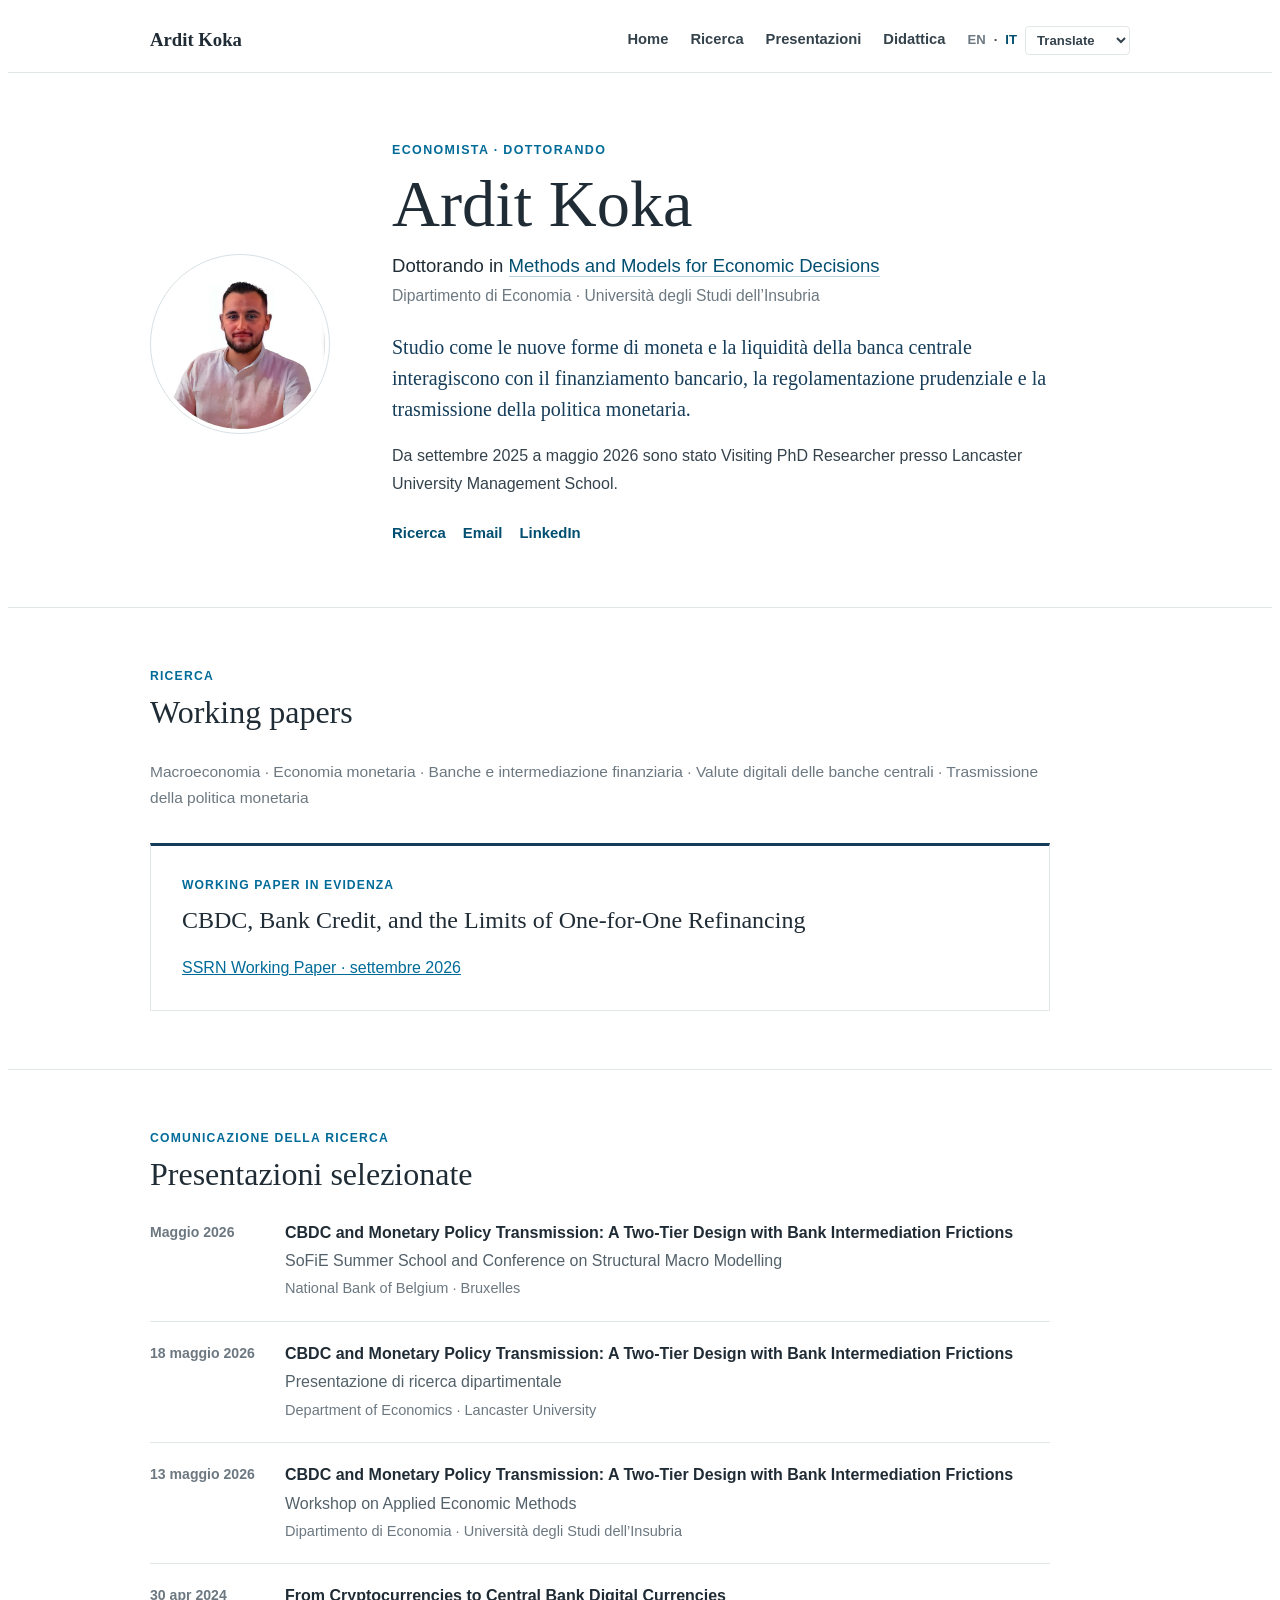
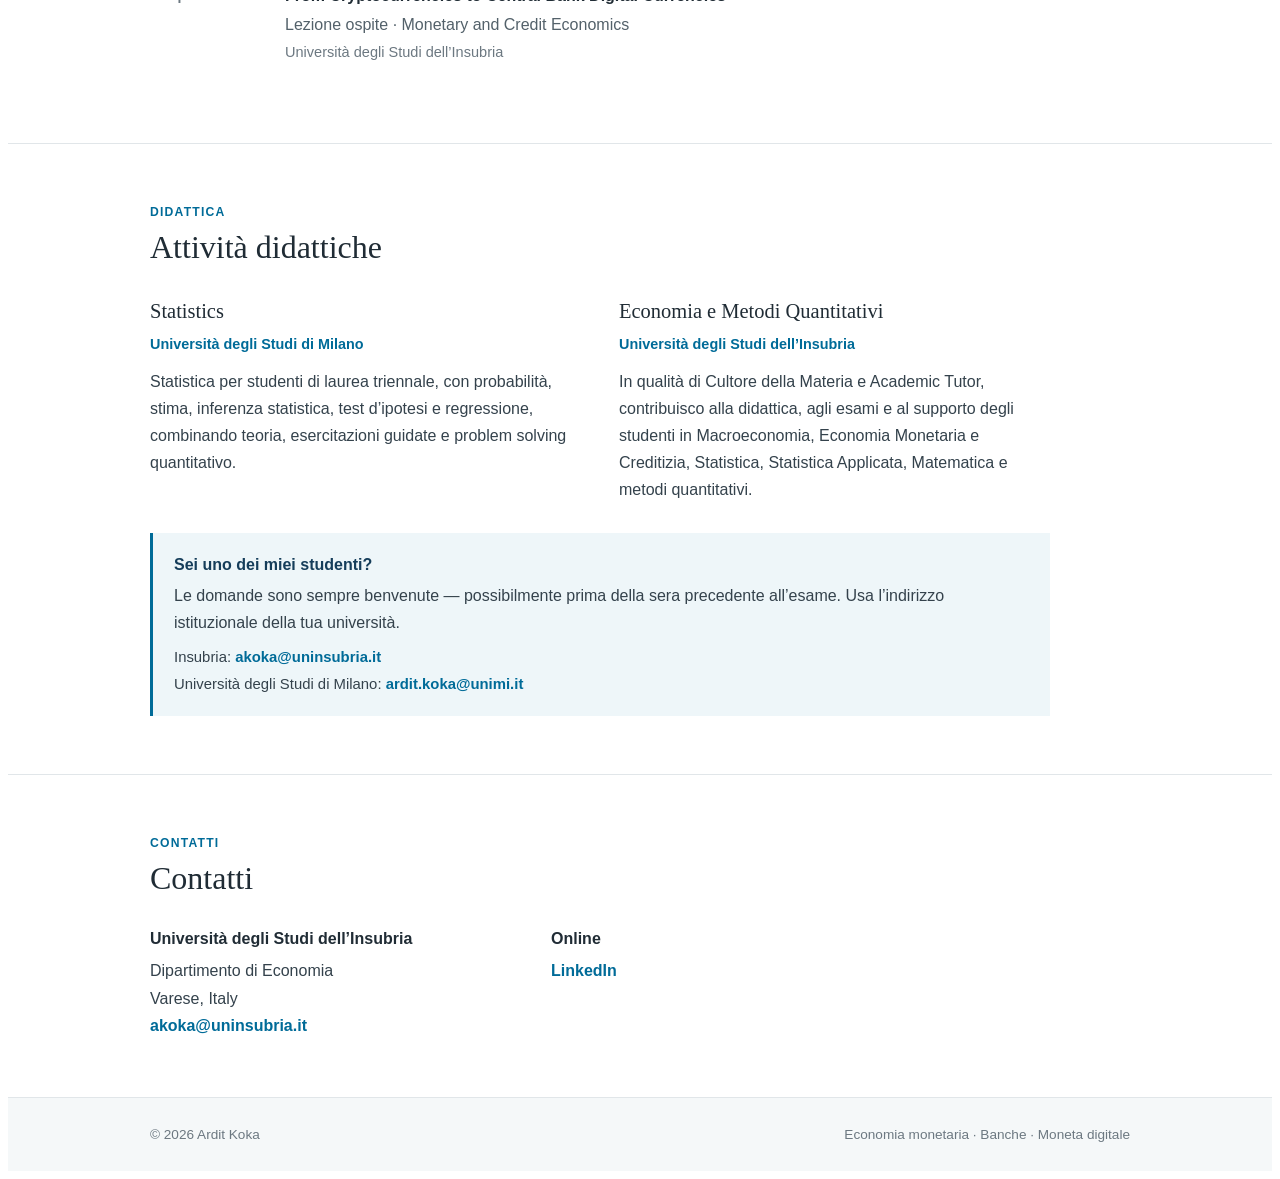
==== commit 1a44d59d: "Rimuove abstract non aggiornato del working paper" ====
--- a/it/index.html
+++ b/it/index.html
@@ -24,7 +24,7 @@
 <nav class="ak-nav"><div class="ak-container ak-nav-inner"><a class="ak-nav-name" href="../#home">Ardit Koka</a><div class="ak-nav-right"><div class="ak-nav-links"><a href="../#home">Home</a><a href="#research">Ricerca</a><a href="#presentations">Presentazioni</a><a href="#teaching">Didattica</a></div><div class="ak-language"><a href="/" class="" lang="en">EN</a><span>·</span><a href="/it/" class="ak-active" lang="it">IT</a><select class="ak-language-select" aria-label="Translate this page" onchange="akTranslate(this.value, 'it')"><option value="">Translate</option><option value="sq">Shqip</option><option value="es">Español</option><option value="fr">Français</option><option value="de">Deutsch</option><option value="pt">Português</option><option value="el">Ελληνικά</option><option value="nl">Nederlands</option><option value="pl">Polski</option><option value="ro">Română</option><option value="tr">Türkçe</option></select></div></div></div></nav>
 <header class="ak-intro" id="home"><div class="ak-container ak-intro-grid"><div><img class="ak-photo" src="../Photo.jpeg" alt="Ardit Koka"></div><div><div class="ak-kicker">Economista · Dottorando</div><h1 class="ak-name">Ardit Koka</h1><div class="ak-position">Dottorando in <a href="https://www.phd.eco.uninsubria.it/methods-and-models-for-economic-decisions/phd-students/" target="_blank" rel="noopener noreferrer">Methods and Models for Economic Decisions</a></div><div class="ak-affiliation">Dipartimento di Economia · Università degli Studi dell’Insubria</div><div class="ak-research-statement">Studio come le nuove forme di moneta e la liquidità della banca centrale interagiscono con il finanziamento bancario, la regolamentazione prudenziale e la trasmissione della politica monetaria.</div><div class="ak-visiting">Da settembre 2025 a maggio 2026 sono stato Visiting PhD Researcher presso Lancaster University Management School.</div><div class="ak-links"><a href="#research">Ricerca</a><a href="mailto:akoka@uninsubria.it">Email</a><a href="https://it.linkedin.com/in/ardit-koka-7758941aa" target="_blank" rel="noopener noreferrer">LinkedIn</a></div></div></div></header>
 <main>
-<section class="ak-section" id="research"><div class="ak-container"><div class="ak-section-head"><div class="ak-label">Ricerca</div><h2 class="ak-title">Working papers</h2></div><div class="ak-fields">Macroeconomia · Economia monetaria · Banche e intermediazione finanziaria · Valute digitali delle banche centrali · Trasmissione della politica monetaria</div><article class="ak-featured"><div class="ak-featured-label">Working paper in evidenza</div><h3 class="ak-paper-title">CBDC, Bank Credit, and the Limits of One-for-One Refinancing</h3><p class="ak-paper-note">Il paper studia se il rifinanziamento della banca centrale possa preservare il credito bancario quando una CBDC retail con limite di detenzione e non remunerata sostituisce depositi bancari. Mostra che la neutralità del funding non implica necessariamente neutralità del credito quando contano i vincoli prudenziali di liquidità e che il rapporto di rifinanziamento equivalente in termini di credito è dipendente dallo stato e può essere superiore, uguale o inferiore a uno.</p><div class="ak-paper-links"><a href="https://papers.ssrn.com/sol3/papers.cfm?abstract_id=7430418" target="_blank" rel="noopener noreferrer">SSRN Working Paper · settembre 2026</a><span>Slides · prossimamente</span></div><details class="ak-abstract-details"><summary>Visualizza abstract</summary><p class="ak-abstract">Questo lavoro studia se il rifinanziamento della banca centrale possa neutralizzare gli effetti sul credito bancario dello spostamento dei depositi causato da una CBDC retail con limite di detenzione e non remunerata. Sviluppo un modello New Keynesian non lineare con contante, depositi bancari, CBDC, rifinanziamento della banca centrale, attività liquide negoziabili e un requisito prudenziale di liquidità occasionalmente vincolante. Il rifinanziamento uno-a-uno ripristina esattamente la quantità di funding bancario, ma non preserva in generale il credito perché depositi e indebitamento presso la banca centrale hanno implicazioni diverse per la liquidità prudenziale. Il rapporto di rifinanziamento che minimizza la perdita di credito può quindi essere superiore, uguale o inferiore a uno-a-uno, a seconda della trasformazione netta di liquidità generata dal rifinanziamento e della persistenza dello stress di liquidità. Quantitativamente, il rifinanziamento uno-a-uno è quasi neutrale per il credito in presenza di stress di breve durata quando il rifinanziamento genera sufficiente liquidità prudenziale, ma rimane materialmente non neutrale quando lo stress persiste. Inoltre, il rapporto di rifinanziamento che stabilizza meglio il credito non coincide necessariamente con quello che massimizza il benessere. Sostituire la quantità di depositi spostata verso la CBDC non è quindi sufficiente a garantire equivalenza nell’intermediazione bancaria.</p></details></article></div></section>
+<section class="ak-section" id="research"><div class="ak-container"><div class="ak-section-head"><div class="ak-label">Ricerca</div><h2 class="ak-title">Working papers</h2></div><div class="ak-fields">Macroeconomia · Economia monetaria · Banche e intermediazione finanziaria · Valute digitali delle banche centrali · Trasmissione della politica monetaria</div><article class="ak-featured"><div class="ak-featured-label">Working paper in evidenza</div><h3 class="ak-paper-title">CBDC, Bank Credit, and the Limits of One-for-One Refinancing</h3><div class="ak-paper-links"><a href="https://papers.ssrn.com/sol3/papers.cfm?abstract_id=7430418" target="_blank" rel="noopener noreferrer">SSRN Working Paper · settembre 2026</a></div></article></div></section>
 <section class="ak-section" id="presentations"><div class="ak-container"><div class="ak-section-head"><div class="ak-label">Comunicazione della ricerca</div><h2 class="ak-title">Presentazioni selezionate</h2></div><div class="ak-presentations"><div class="ak-talk"><div class="ak-talk-date">Maggio 2026</div><div><div class="ak-talk-title">CBDC and Monetary Policy Transmission: A Two-Tier Design with Bank Intermediation Frictions</div><div class="ak-talk-event">SoFiE Summer School and Conference on Structural Macro Modelling</div><div class="ak-talk-place">National Bank of Belgium · Bruxelles</div></div></div><div class="ak-talk"><div class="ak-talk-date">18 maggio 2026</div><div><div class="ak-talk-title">CBDC and Monetary Policy Transmission: A Two-Tier Design with Bank Intermediation Frictions</div><div class="ak-talk-event">Presentazione di ricerca dipartimentale</div><div class="ak-talk-place">Department of Economics · Lancaster University</div></div></div><div class="ak-talk"><div class="ak-talk-date">13 maggio 2026</div><div><div class="ak-talk-title">CBDC and Monetary Policy Transmission: A Two-Tier Design with Bank Intermediation Frictions</div><div class="ak-talk-event">Workshop on Applied Economic Methods</div><div class="ak-talk-place">Dipartimento di Economia · Università degli Studi dell’Insubria</div></div></div><div class="ak-talk"><div class="ak-talk-date">30 apr 2024</div><div><div class="ak-talk-title">From Cryptocurrencies to Central Bank Digital Currencies</div><div class="ak-talk-event">Lezione ospite · Monetary and Credit Economics</div><div class="ak-talk-place">Università degli Studi dell’Insubria</div></div></div></div></div></section>
 <section class="ak-section" id="teaching"><div class="ak-container"><div class="ak-section-head"><div class="ak-label">Didattica</div><h2 class="ak-title">Attività didattiche</h2></div><div class="ak-teaching"><div><h3>Statistics</h3><div class="ak-university">Università degli Studi di Milano</div><p>Statistica per studenti di laurea triennale, con probabilità, stima, inferenza statistica, test d’ipotesi e regressione, combinando teoria, esercitazioni guidate e problem solving quantitativo.</p></div><div><h3>Economia e Metodi Quantitativi</h3><div class="ak-university">Università degli Studi dell’Insubria</div><p>In qualità di Cultore della Materia e Academic Tutor, contribuisco alla didattica, agli esami e al supporto degli studenti in Macroeconomia, Economia Monetaria e Creditizia, Statistica, Statistica Applicata, Matematica e metodi quantitativi.</p></div></div><div class="ak-student-box"><div class="ak-student-title">Sei uno dei miei studenti?</div><p>Le domande sono sempre benvenute — possibilmente prima della sera precedente all’esame. Usa l’indirizzo istituzionale della tua università.</p><div class="ak-student-emails"><div>Insubria: <a href="mailto:akoka@uninsubria.it">akoka@uninsubria.it</a></div><div>Università degli Studi di Milano: <a href="mailto:ardit.koka@unimi.it">ardit.koka@unimi.it</a></div></div></div></div></section>
 <section class="ak-section"><div class="ak-container"><div class="ak-section-head"><div class="ak-label">Contatti</div><h2 class="ak-title">Contatti</h2></div><div class="ak-contact"><div><div class="ak-contact-heading">Università degli Studi dell’Insubria</div>Dipartimento di Economia<br>Varese, Italy<br><a href="mailto:akoka@uninsubria.it">akoka@uninsubria.it</a></div><div><div class="ak-contact-heading">Online</div><a href="https://it.linkedin.com/in/ardit-koka-7758941aa" target="_blank" rel="noopener noreferrer">LinkedIn</a></div></div></div></section>
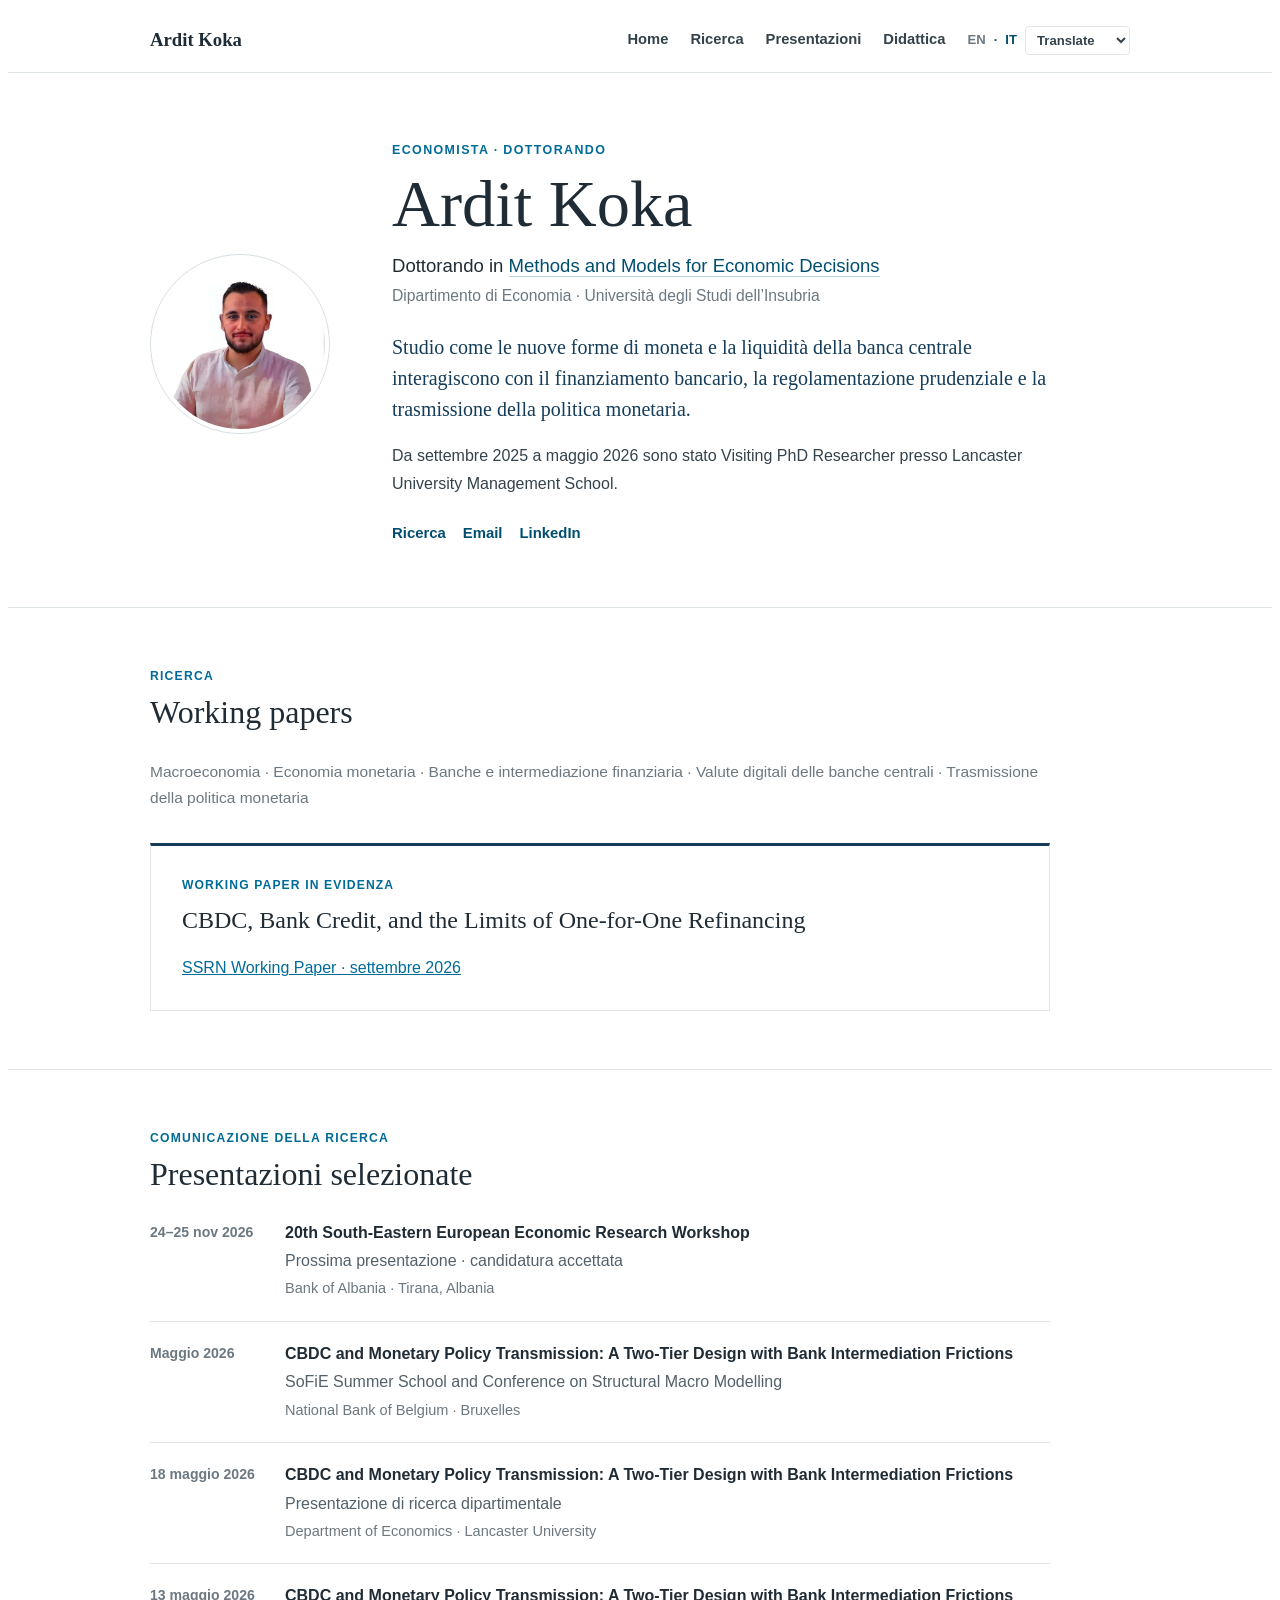
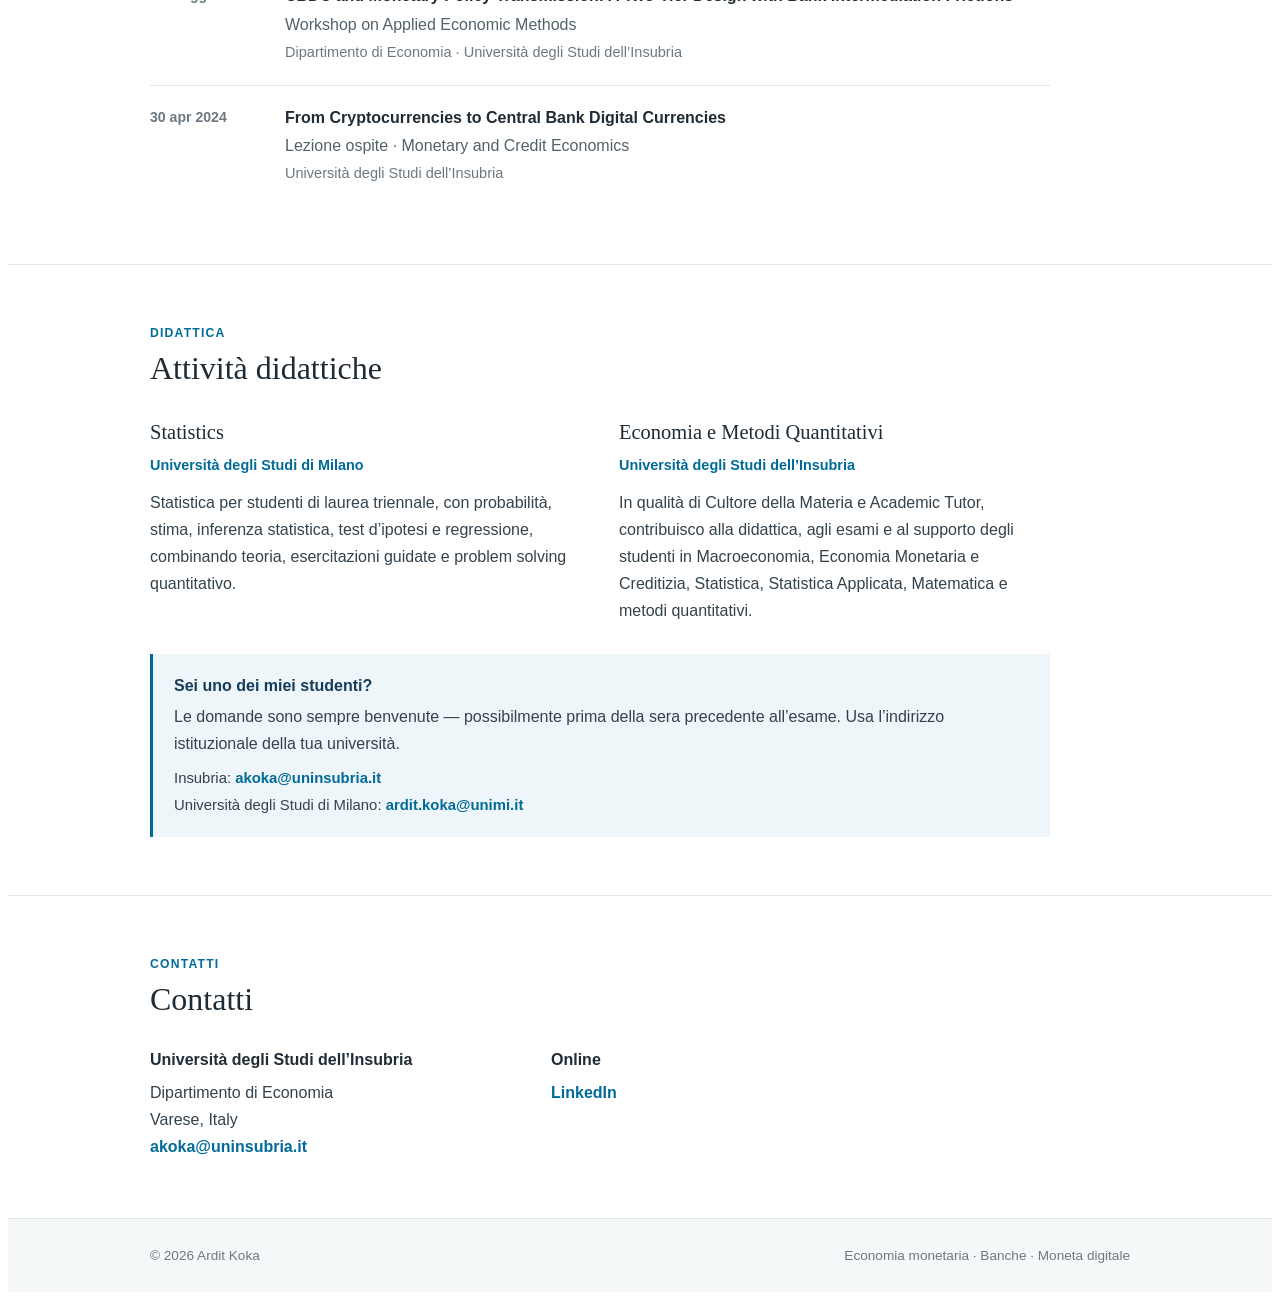
==== commit 854050df: "Aggiungi workshop Bank of Albania tra gli eventi futuri" ====
--- a/it/index.html
+++ b/it/index.html
@@ -25,7 +25,7 @@
 <header class="ak-intro" id="home"><div class="ak-container ak-intro-grid"><div><img class="ak-photo" src="../Photo.jpeg" alt="Ardit Koka"></div><div><div class="ak-kicker">Economista · Dottorando</div><h1 class="ak-name">Ardit Koka</h1><div class="ak-position">Dottorando in <a href="https://www.phd.eco.uninsubria.it/methods-and-models-for-economic-decisions/phd-students/" target="_blank" rel="noopener noreferrer">Methods and Models for Economic Decisions</a></div><div class="ak-affiliation">Dipartimento di Economia · Università degli Studi dell’Insubria</div><div class="ak-research-statement">Studio come le nuove forme di moneta e la liquidità della banca centrale interagiscono con il finanziamento bancario, la regolamentazione prudenziale e la trasmissione della politica monetaria.</div><div class="ak-visiting">Da settembre 2025 a maggio 2026 sono stato Visiting PhD Researcher presso Lancaster University Management School.</div><div class="ak-links"><a href="#research">Ricerca</a><a href="mailto:akoka@uninsubria.it">Email</a><a href="https://it.linkedin.com/in/ardit-koka-7758941aa" target="_blank" rel="noopener noreferrer">LinkedIn</a></div></div></div></header>
 <main>
 <section class="ak-section" id="research"><div class="ak-container"><div class="ak-section-head"><div class="ak-label">Ricerca</div><h2 class="ak-title">Working papers</h2></div><div class="ak-fields">Macroeconomia · Economia monetaria · Banche e intermediazione finanziaria · Valute digitali delle banche centrali · Trasmissione della politica monetaria</div><article class="ak-featured"><div class="ak-featured-label">Working paper in evidenza</div><h3 class="ak-paper-title">CBDC, Bank Credit, and the Limits of One-for-One Refinancing</h3><div class="ak-paper-links"><a href="https://papers.ssrn.com/sol3/papers.cfm?abstract_id=7430418" target="_blank" rel="noopener noreferrer">SSRN Working Paper · settembre 2026</a></div></article></div></section>
-<section class="ak-section" id="presentations"><div class="ak-container"><div class="ak-section-head"><div class="ak-label">Comunicazione della ricerca</div><h2 class="ak-title">Presentazioni selezionate</h2></div><div class="ak-presentations"><div class="ak-talk"><div class="ak-talk-date">Maggio 2026</div><div><div class="ak-talk-title">CBDC and Monetary Policy Transmission: A Two-Tier Design with Bank Intermediation Frictions</div><div class="ak-talk-event">SoFiE Summer School and Conference on Structural Macro Modelling</div><div class="ak-talk-place">National Bank of Belgium · Bruxelles</div></div></div><div class="ak-talk"><div class="ak-talk-date">18 maggio 2026</div><div><div class="ak-talk-title">CBDC and Monetary Policy Transmission: A Two-Tier Design with Bank Intermediation Frictions</div><div class="ak-talk-event">Presentazione di ricerca dipartimentale</div><div class="ak-talk-place">Department of Economics · Lancaster University</div></div></div><div class="ak-talk"><div class="ak-talk-date">13 maggio 2026</div><div><div class="ak-talk-title">CBDC and Monetary Policy Transmission: A Two-Tier Design with Bank Intermediation Frictions</div><div class="ak-talk-event">Workshop on Applied Economic Methods</div><div class="ak-talk-place">Dipartimento di Economia · Università degli Studi dell’Insubria</div></div></div><div class="ak-talk"><div class="ak-talk-date">30 apr 2024</div><div><div class="ak-talk-title">From Cryptocurrencies to Central Bank Digital Currencies</div><div class="ak-talk-event">Lezione ospite · Monetary and Credit Economics</div><div class="ak-talk-place">Università degli Studi dell’Insubria</div></div></div></div></div></section>
+<section class="ak-section" id="presentations"><div class="ak-container"><div class="ak-section-head"><div class="ak-label">Comunicazione della ricerca</div><h2 class="ak-title">Presentazioni selezionate</h2></div><div class="ak-presentations"><div class="ak-talk"><div class="ak-talk-date">24–25 nov 2026</div><div><div class="ak-talk-title">20th South-Eastern European Economic Research Workshop</div><div class="ak-talk-event">Prossima presentazione · candidatura accettata</div><div class="ak-talk-place">Bank of Albania · Tirana, Albania</div></div></div><div class="ak-talk"><div class="ak-talk-date">Maggio 2026</div><div><div class="ak-talk-title">CBDC and Monetary Policy Transmission: A Two-Tier Design with Bank Intermediation Frictions</div><div class="ak-talk-event">SoFiE Summer School and Conference on Structural Macro Modelling</div><div class="ak-talk-place">National Bank of Belgium · Bruxelles</div></div></div><div class="ak-talk"><div class="ak-talk-date">18 maggio 2026</div><div><div class="ak-talk-title">CBDC and Monetary Policy Transmission: A Two-Tier Design with Bank Intermediation Frictions</div><div class="ak-talk-event">Presentazione di ricerca dipartimentale</div><div class="ak-talk-place">Department of Economics · Lancaster University</div></div></div><div class="ak-talk"><div class="ak-talk-date">13 maggio 2026</div><div><div class="ak-talk-title">CBDC and Monetary Policy Transmission: A Two-Tier Design with Bank Intermediation Frictions</div><div class="ak-talk-event">Workshop on Applied Economic Methods</div><div class="ak-talk-place">Dipartimento di Economia · Università degli Studi dell’Insubria</div></div></div><div class="ak-talk"><div class="ak-talk-date">30 apr 2024</div><div><div class="ak-talk-title">From Cryptocurrencies to Central Bank Digital Currencies</div><div class="ak-talk-event">Lezione ospite · Monetary and Credit Economics</div><div class="ak-talk-place">Università degli Studi dell’Insubria</div></div></div></div></div></section>
 <section class="ak-section" id="teaching"><div class="ak-container"><div class="ak-section-head"><div class="ak-label">Didattica</div><h2 class="ak-title">Attività didattiche</h2></div><div class="ak-teaching"><div><h3>Statistics</h3><div class="ak-university">Università degli Studi di Milano</div><p>Statistica per studenti di laurea triennale, con probabilità, stima, inferenza statistica, test d’ipotesi e regressione, combinando teoria, esercitazioni guidate e problem solving quantitativo.</p></div><div><h3>Economia e Metodi Quantitativi</h3><div class="ak-university">Università degli Studi dell’Insubria</div><p>In qualità di Cultore della Materia e Academic Tutor, contribuisco alla didattica, agli esami e al supporto degli studenti in Macroeconomia, Economia Monetaria e Creditizia, Statistica, Statistica Applicata, Matematica e metodi quantitativi.</p></div></div><div class="ak-student-box"><div class="ak-student-title">Sei uno dei miei studenti?</div><p>Le domande sono sempre benvenute — possibilmente prima della sera precedente all’esame. Usa l’indirizzo istituzionale della tua università.</p><div class="ak-student-emails"><div>Insubria: <a href="mailto:akoka@uninsubria.it">akoka@uninsubria.it</a></div><div>Università degli Studi di Milano: <a href="mailto:ardit.koka@unimi.it">ardit.koka@unimi.it</a></div></div></div></div></section>
 <section class="ak-section"><div class="ak-container"><div class="ak-section-head"><div class="ak-label">Contatti</div><h2 class="ak-title">Contatti</h2></div><div class="ak-contact"><div><div class="ak-contact-heading">Università degli Studi dell’Insubria</div>Dipartimento di Economia<br>Varese, Italy<br><a href="mailto:akoka@uninsubria.it">akoka@uninsubria.it</a></div><div><div class="ak-contact-heading">Online</div><a href="https://it.linkedin.com/in/ardit-koka-7758941aa" target="_blank" rel="noopener noreferrer">LinkedIn</a></div></div></div></section>
 </main>
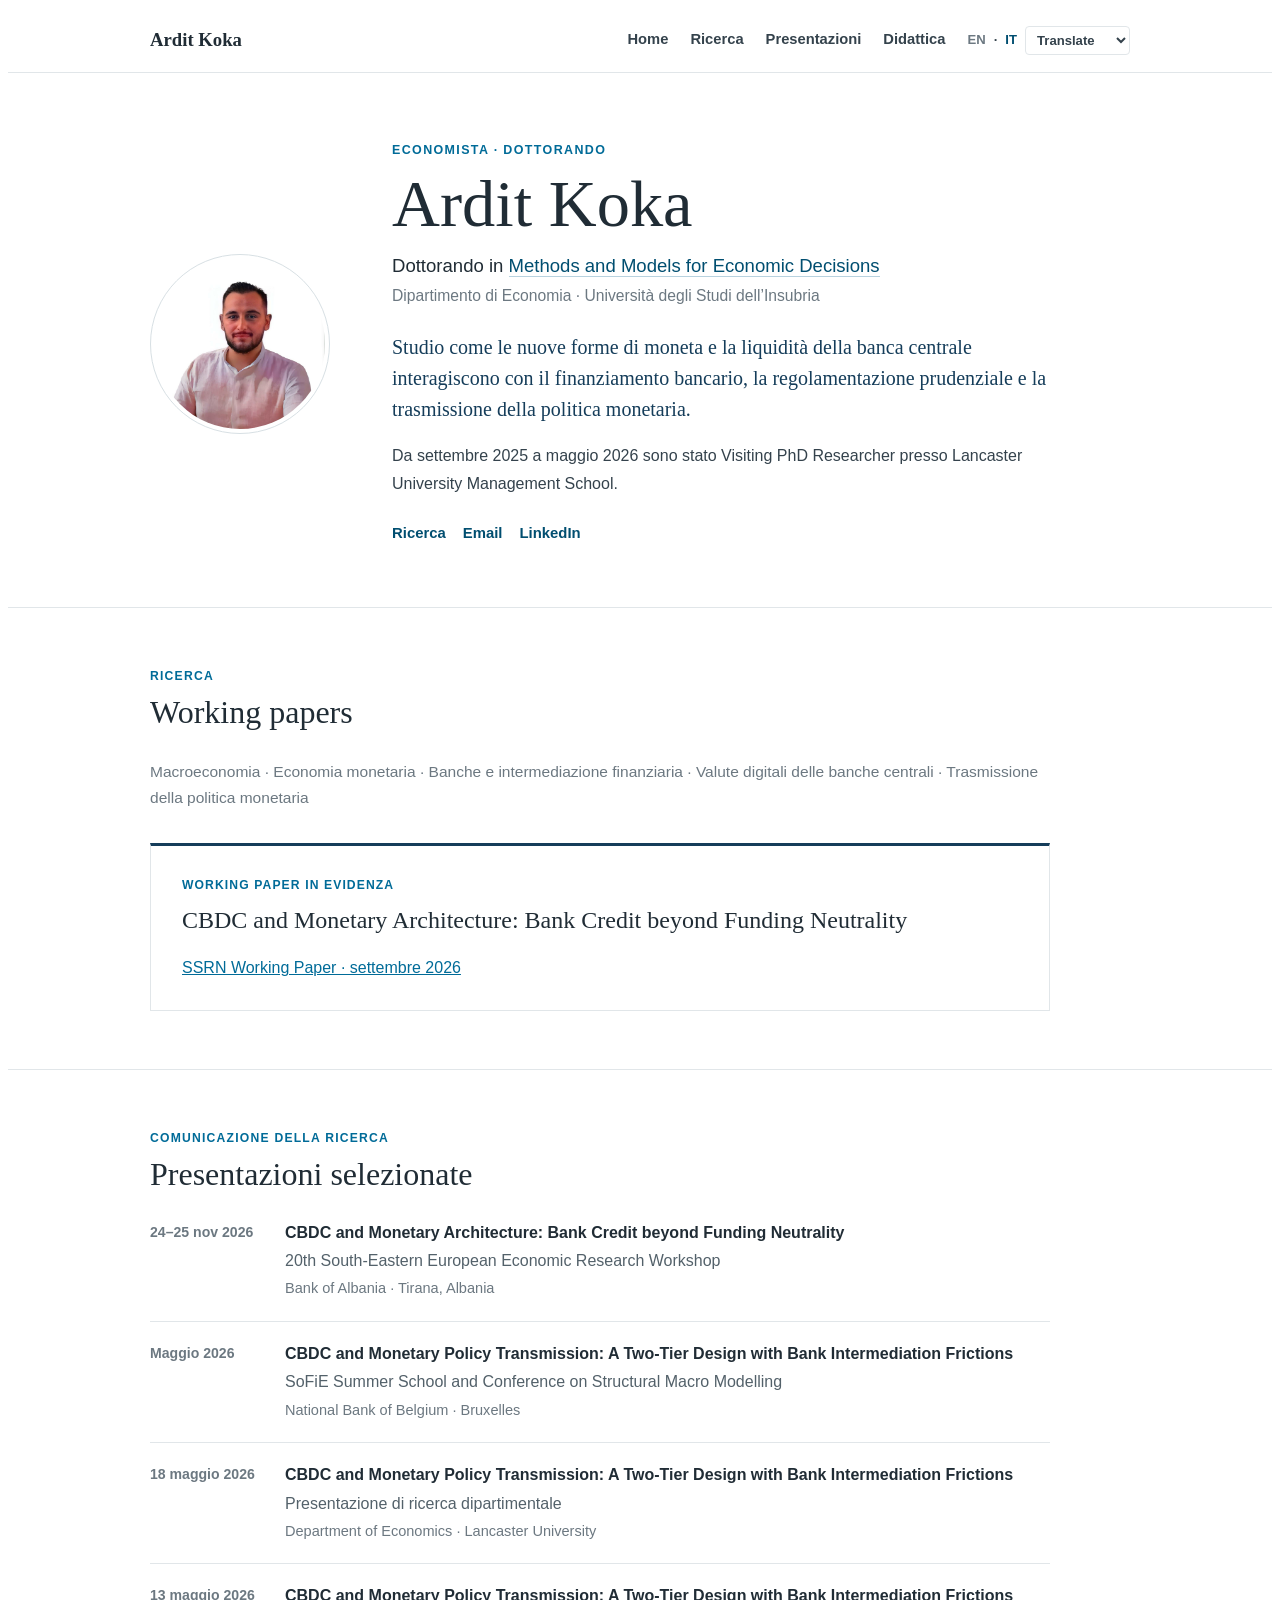
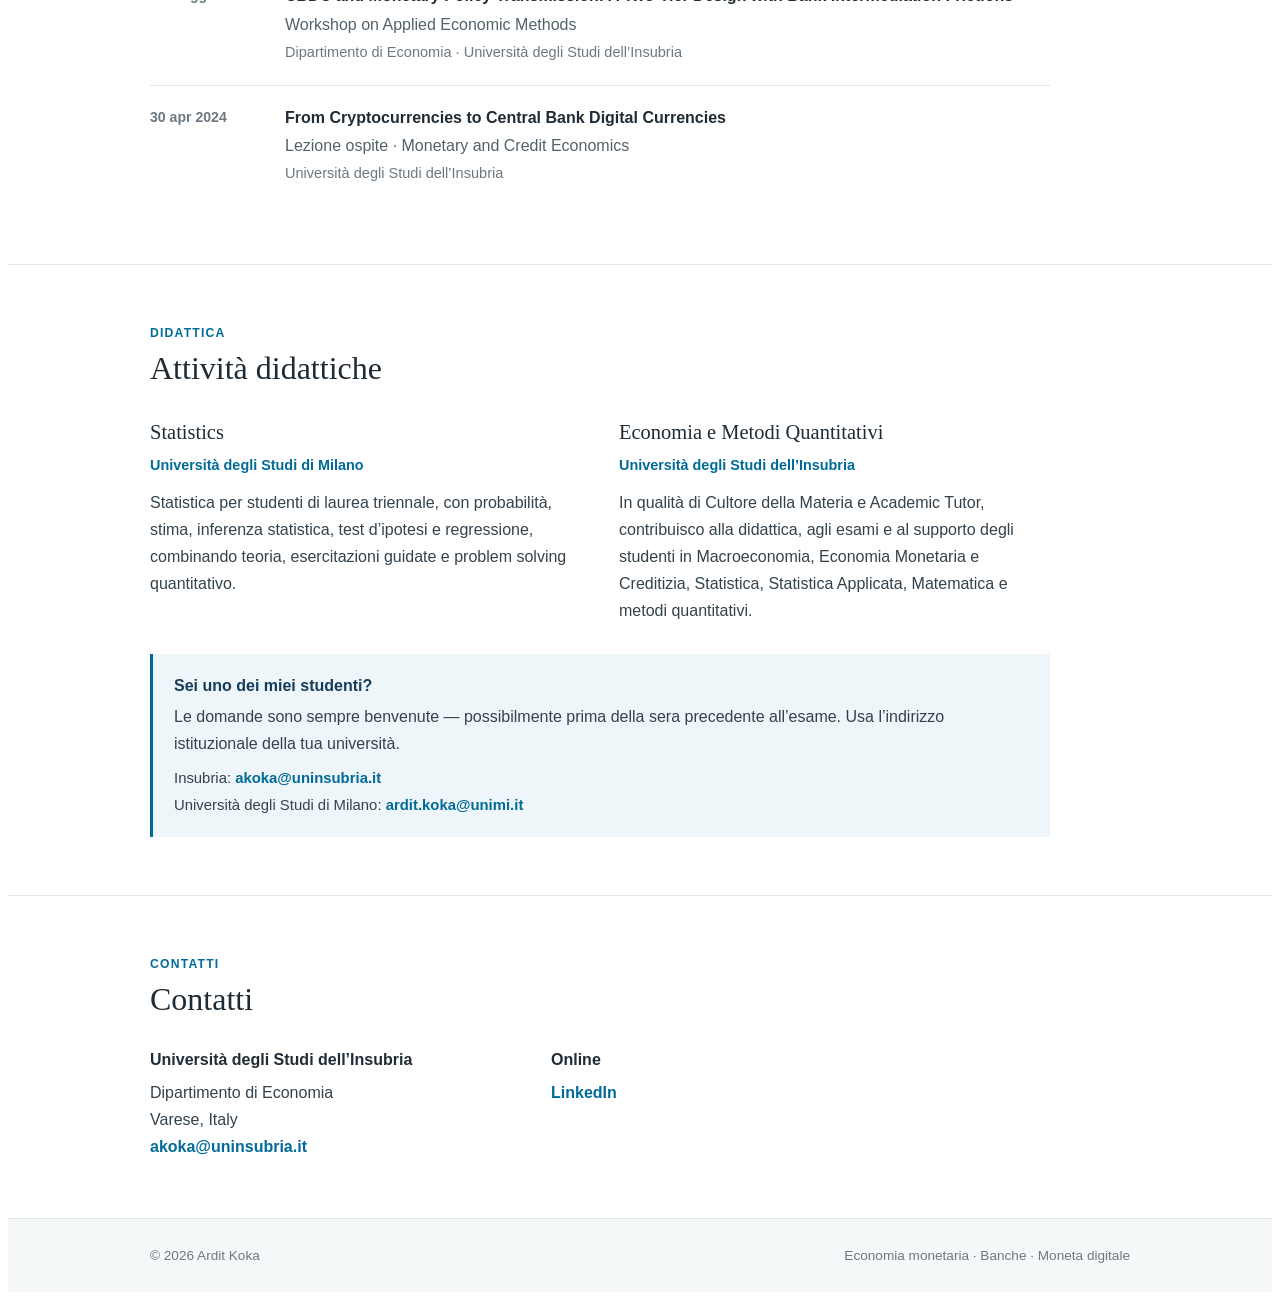
==== commit 2228e878: "Aggiorna titolo del paper e presentazione alla Bank of Albania" ====
--- a/it/index.html
+++ b/it/index.html
@@ -24,8 +24,8 @@
 <nav class="ak-nav"><div class="ak-container ak-nav-inner"><a class="ak-nav-name" href="../#home">Ardit Koka</a><div class="ak-nav-right"><div class="ak-nav-links"><a href="../#home">Home</a><a href="#research">Ricerca</a><a href="#presentations">Presentazioni</a><a href="#teaching">Didattica</a></div><div class="ak-language"><a href="/" class="" lang="en">EN</a><span>·</span><a href="/it/" class="ak-active" lang="it">IT</a><select class="ak-language-select" aria-label="Translate this page" onchange="akTranslate(this.value, 'it')"><option value="">Translate</option><option value="sq">Shqip</option><option value="es">Español</option><option value="fr">Français</option><option value="de">Deutsch</option><option value="pt">Português</option><option value="el">Ελληνικά</option><option value="nl">Nederlands</option><option value="pl">Polski</option><option value="ro">Română</option><option value="tr">Türkçe</option></select></div></div></div></nav>
 <header class="ak-intro" id="home"><div class="ak-container ak-intro-grid"><div><img class="ak-photo" src="../Photo.jpeg" alt="Ardit Koka"></div><div><div class="ak-kicker">Economista · Dottorando</div><h1 class="ak-name">Ardit Koka</h1><div class="ak-position">Dottorando in <a href="https://www.phd.eco.uninsubria.it/methods-and-models-for-economic-decisions/phd-students/" target="_blank" rel="noopener noreferrer">Methods and Models for Economic Decisions</a></div><div class="ak-affiliation">Dipartimento di Economia · Università degli Studi dell’Insubria</div><div class="ak-research-statement">Studio come le nuove forme di moneta e la liquidità della banca centrale interagiscono con il finanziamento bancario, la regolamentazione prudenziale e la trasmissione della politica monetaria.</div><div class="ak-visiting">Da settembre 2025 a maggio 2026 sono stato Visiting PhD Researcher presso Lancaster University Management School.</div><div class="ak-links"><a href="#research">Ricerca</a><a href="mailto:akoka@uninsubria.it">Email</a><a href="https://it.linkedin.com/in/ardit-koka-7758941aa" target="_blank" rel="noopener noreferrer">LinkedIn</a></div></div></div></header>
 <main>
-<section class="ak-section" id="research"><div class="ak-container"><div class="ak-section-head"><div class="ak-label">Ricerca</div><h2 class="ak-title">Working papers</h2></div><div class="ak-fields">Macroeconomia · Economia monetaria · Banche e intermediazione finanziaria · Valute digitali delle banche centrali · Trasmissione della politica monetaria</div><article class="ak-featured"><div class="ak-featured-label">Working paper in evidenza</div><h3 class="ak-paper-title">CBDC, Bank Credit, and the Limits of One-for-One Refinancing</h3><div class="ak-paper-links"><a href="https://papers.ssrn.com/sol3/papers.cfm?abstract_id=7430418" target="_blank" rel="noopener noreferrer">SSRN Working Paper · settembre 2026</a></div></article></div></section>
-<section class="ak-section" id="presentations"><div class="ak-container"><div class="ak-section-head"><div class="ak-label">Comunicazione della ricerca</div><h2 class="ak-title">Presentazioni selezionate</h2></div><div class="ak-presentations"><div class="ak-talk"><div class="ak-talk-date">24–25 nov 2026</div><div><div class="ak-talk-title">20th South-Eastern European Economic Research Workshop</div><div class="ak-talk-event">Prossima presentazione · candidatura accettata</div><div class="ak-talk-place">Bank of Albania · Tirana, Albania</div></div></div><div class="ak-talk"><div class="ak-talk-date">Maggio 2026</div><div><div class="ak-talk-title">CBDC and Monetary Policy Transmission: A Two-Tier Design with Bank Intermediation Frictions</div><div class="ak-talk-event">SoFiE Summer School and Conference on Structural Macro Modelling</div><div class="ak-talk-place">National Bank of Belgium · Bruxelles</div></div></div><div class="ak-talk"><div class="ak-talk-date">18 maggio 2026</div><div><div class="ak-talk-title">CBDC and Monetary Policy Transmission: A Two-Tier Design with Bank Intermediation Frictions</div><div class="ak-talk-event">Presentazione di ricerca dipartimentale</div><div class="ak-talk-place">Department of Economics · Lancaster University</div></div></div><div class="ak-talk"><div class="ak-talk-date">13 maggio 2026</div><div><div class="ak-talk-title">CBDC and Monetary Policy Transmission: A Two-Tier Design with Bank Intermediation Frictions</div><div class="ak-talk-event">Workshop on Applied Economic Methods</div><div class="ak-talk-place">Dipartimento di Economia · Università degli Studi dell’Insubria</div></div></div><div class="ak-talk"><div class="ak-talk-date">30 apr 2024</div><div><div class="ak-talk-title">From Cryptocurrencies to Central Bank Digital Currencies</div><div class="ak-talk-event">Lezione ospite · Monetary and Credit Economics</div><div class="ak-talk-place">Università degli Studi dell’Insubria</div></div></div></div></div></section>
+<section class="ak-section" id="research"><div class="ak-container"><div class="ak-section-head"><div class="ak-label">Ricerca</div><h2 class="ak-title">Working papers</h2></div><div class="ak-fields">Macroeconomia · Economia monetaria · Banche e intermediazione finanziaria · Valute digitali delle banche centrali · Trasmissione della politica monetaria</div><article class="ak-featured"><div class="ak-featured-label">Working paper in evidenza</div><h3 class="ak-paper-title">CBDC and Monetary Architecture: Bank Credit beyond Funding Neutrality</h3><div class="ak-paper-links"><a href="https://papers.ssrn.com/sol3/papers.cfm?abstract_id=7430418" target="_blank" rel="noopener noreferrer">SSRN Working Paper · settembre 2026</a></div></article></div></section>
+<section class="ak-section" id="presentations"><div class="ak-container"><div class="ak-section-head"><div class="ak-label">Comunicazione della ricerca</div><h2 class="ak-title">Presentazioni selezionate</h2></div><div class="ak-presentations"><div class="ak-talk"><div class="ak-talk-date">24–25 nov 2026</div><div><div class="ak-talk-title">CBDC and Monetary Architecture: Bank Credit beyond Funding Neutrality</div><div class="ak-talk-event">20th South-Eastern European Economic Research Workshop</div><div class="ak-talk-place">Bank of Albania · Tirana, Albania</div></div></div><div class="ak-talk"><div class="ak-talk-date">Maggio 2026</div><div><div class="ak-talk-title">CBDC and Monetary Policy Transmission: A Two-Tier Design with Bank Intermediation Frictions</div><div class="ak-talk-event">SoFiE Summer School and Conference on Structural Macro Modelling</div><div class="ak-talk-place">National Bank of Belgium · Bruxelles</div></div></div><div class="ak-talk"><div class="ak-talk-date">18 maggio 2026</div><div><div class="ak-talk-title">CBDC and Monetary Policy Transmission: A Two-Tier Design with Bank Intermediation Frictions</div><div class="ak-talk-event">Presentazione di ricerca dipartimentale</div><div class="ak-talk-place">Department of Economics · Lancaster University</div></div></div><div class="ak-talk"><div class="ak-talk-date">13 maggio 2026</div><div><div class="ak-talk-title">CBDC and Monetary Policy Transmission: A Two-Tier Design with Bank Intermediation Frictions</div><div class="ak-talk-event">Workshop on Applied Economic Methods</div><div class="ak-talk-place">Dipartimento di Economia · Università degli Studi dell’Insubria</div></div></div><div class="ak-talk"><div class="ak-talk-date">30 apr 2024</div><div><div class="ak-talk-title">From Cryptocurrencies to Central Bank Digital Currencies</div><div class="ak-talk-event">Lezione ospite · Monetary and Credit Economics</div><div class="ak-talk-place">Università degli Studi dell’Insubria</div></div></div></div></div></section>
 <section class="ak-section" id="teaching"><div class="ak-container"><div class="ak-section-head"><div class="ak-label">Didattica</div><h2 class="ak-title">Attività didattiche</h2></div><div class="ak-teaching"><div><h3>Statistics</h3><div class="ak-university">Università degli Studi di Milano</div><p>Statistica per studenti di laurea triennale, con probabilità, stima, inferenza statistica, test d’ipotesi e regressione, combinando teoria, esercitazioni guidate e problem solving quantitativo.</p></div><div><h3>Economia e Metodi Quantitativi</h3><div class="ak-university">Università degli Studi dell’Insubria</div><p>In qualità di Cultore della Materia e Academic Tutor, contribuisco alla didattica, agli esami e al supporto degli studenti in Macroeconomia, Economia Monetaria e Creditizia, Statistica, Statistica Applicata, Matematica e metodi quantitativi.</p></div></div><div class="ak-student-box"><div class="ak-student-title">Sei uno dei miei studenti?</div><p>Le domande sono sempre benvenute — possibilmente prima della sera precedente all’esame. Usa l’indirizzo istituzionale della tua università.</p><div class="ak-student-emails"><div>Insubria: <a href="mailto:akoka@uninsubria.it">akoka@uninsubria.it</a></div><div>Università degli Studi di Milano: <a href="mailto:ardit.koka@unimi.it">ardit.koka@unimi.it</a></div></div></div></div></section>
 <section class="ak-section"><div class="ak-container"><div class="ak-section-head"><div class="ak-label">Contatti</div><h2 class="ak-title">Contatti</h2></div><div class="ak-contact"><div><div class="ak-contact-heading">Università degli Studi dell’Insubria</div>Dipartimento di Economia<br>Varese, Italy<br><a href="mailto:akoka@uninsubria.it">akoka@uninsubria.it</a></div><div><div class="ak-contact-heading">Online</div><a href="https://it.linkedin.com/in/ardit-koka-7758941aa" target="_blank" rel="noopener noreferrer">LinkedIn</a></div></div></div></section>
 </main>
